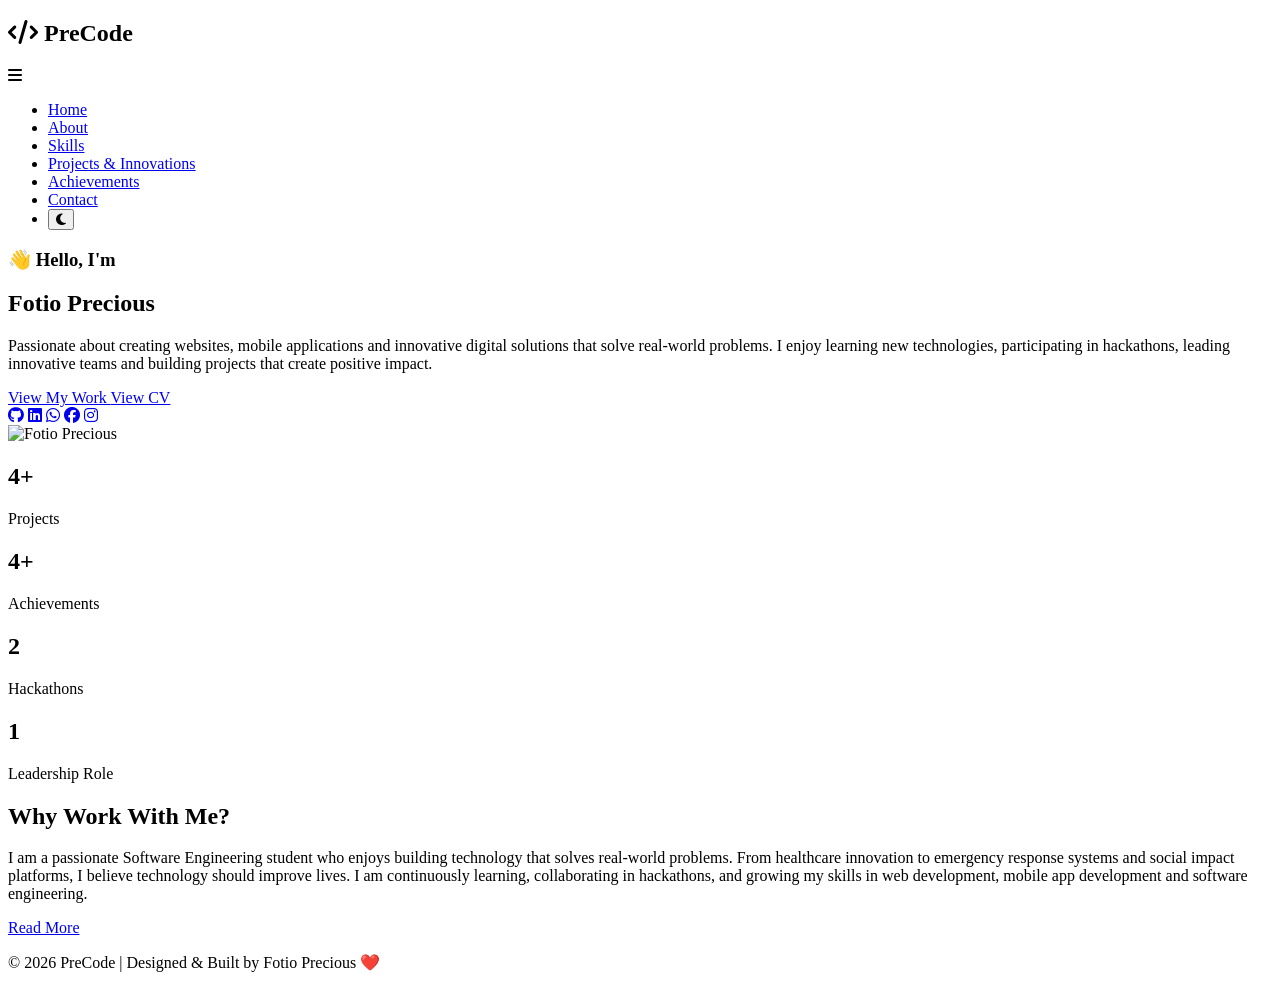
==== index.html @ 1c1501cb "Add files via upload" ====
<!DOCTYPE html>
<html lang="en">

<head>

<meta charset="UTF-8">

<meta name="viewport" content="width=device-width, initial-scale=1.0">

<title>Fotio Precious | PreCode</title>

<link rel="stylesheet" href="css/style.css">

<link rel="stylesheet"
href="https://cdnjs.cloudflare.com/ajax/libs/font-awesome/6.6.0/css/all.min.css">

</head>

<body>

<header>

<nav class="navbar">

<h2 class="logo">
<i class="fas fa-code"></i>
Pre<span>Code</span>
</h2>

<div class="menu-btn">
<i class="fas fa-bars"></i>
</div>

<ul class="nav-links">

<li><a href="index.html" class="active">Home</a></li>

<li><a href="about.html">About</a></li>

<li><a href="skills.html">Skills</a></li>

<li><a href="projects.html">Projects & Innovations</a></li>

<li><a href="certificates.html">Achievements</a></li>

<li><a href="contact.html">Contact</a></li>

<li>

<button id="theme-toggle">

<i class="fas fa-moon"></i>

</button>

</li>

</ul>

</nav>

</header>

<!-- HERO SECTION -->

<section class="hero">

<div class="hero-text">

<h3>👋 Hello, I'm</h3>

<h1>Fotio Precious</h1>

<h2>

<span id="typing"></span>

</h2>

<p>

Passionate about creating websites, mobile applications and innovative digital solutions that solve real-world problems.

I enjoy learning new technologies, participating in hackathons, leading innovative teams and building projects that create positive impact.

</p>

<div class="buttons">

<a href="projects.html" class="btn">

View My Work

</a>
<a href="images/Fotio_Precious_CV.pdf" class="btn2" target="_blank">
  View CV
</a>

</div>

<div class="social-icons">

<a href="#"><i class="fab fa-github"></i></a>

<a href="#"><i class="fab fa-linkedin"></i></a>

<a href="#"><i class="fab fa-whatsapp"></i></a>

<a href="#"><i class="fab fa-facebook"></i></a>

<a href="#"><i class="fab fa-instagram"></i></a>

</div>

</div>

<div class="hero-image">

<img src="images/profile.jpg"

alt="Fotio Precious">

</div>

</section>

<!-- QUICK STATS -->

<section class="stats">

<div class="stat-box">

<h2>4+</h2>
<p>Projects</p>

</div>

<div class="stat-box">

<h2>4+</h2>

<p>Achievements</p>

</div>

<div class="stat-box">

<h2>2</h2>

<p>Hackathons</p>

</div>

<div class="stat-box">

<h2>1</h2>

<p>Leadership Role</p>

</div>

</section>

<!-- WHY WORK WITH ME -->

<section class="about">
  
  <h1>Why Work With Me?</h1>
  
  <p>
    
    I am a passionate Software Engineering student who enjoys building technology that solves real-world problems. From healthcare innovation to emergency response systems and social impact platforms, I believe technology should improve lives. I am continuously learning, collaborating in hackathons, and growing my skills in web development, mobile app development and software engineering.
    
  </p>
  
  <a href="about.html" class="btn">
  
    Read More
    
  </a>
  
</section>

<!-- FOOTER -->

<footer>
  
  <p>
    
    © 2026 <span>PreCode</span> | Designed & Built by Fotio Precious ❤️
    
  </p>
  
</footer>

<script src="js/script.js"></script>

<script src="js/darkmode.js"></script>

<script src="js/typing.js"></script>

</body>

</html>
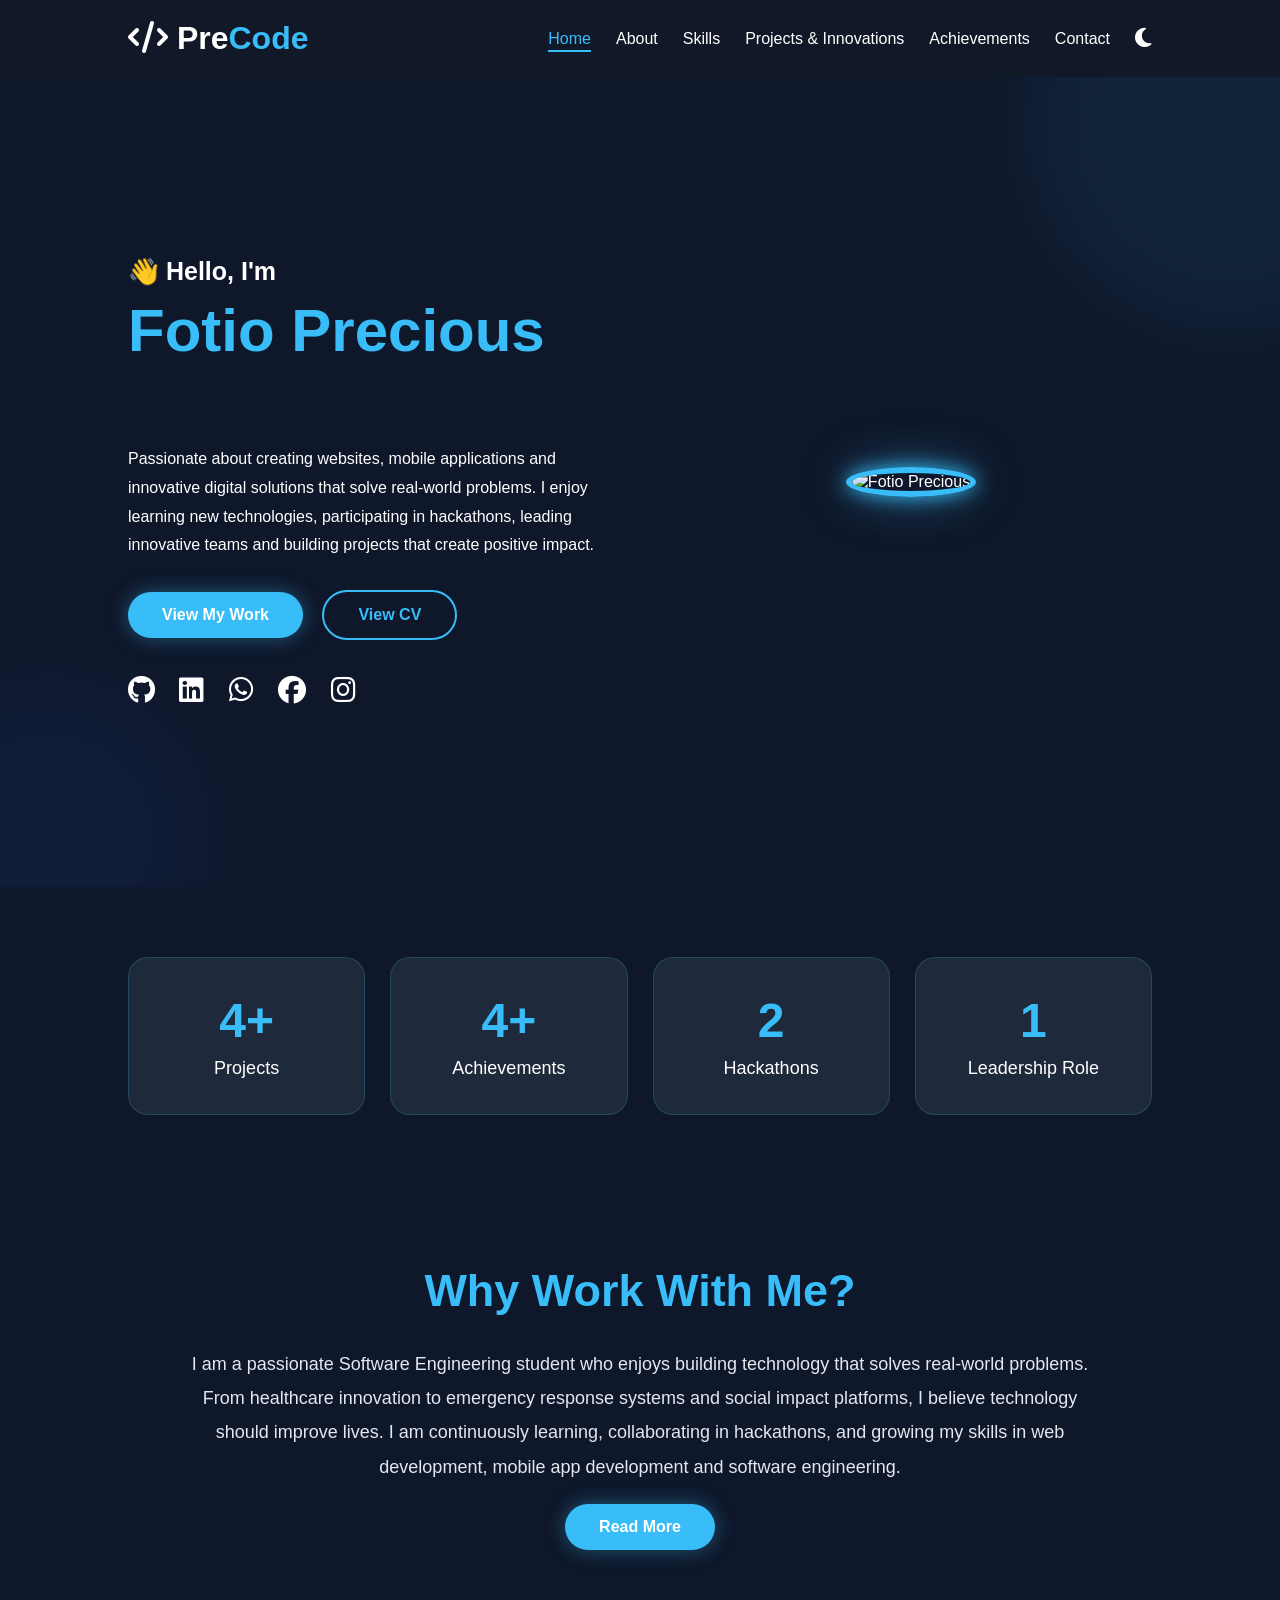
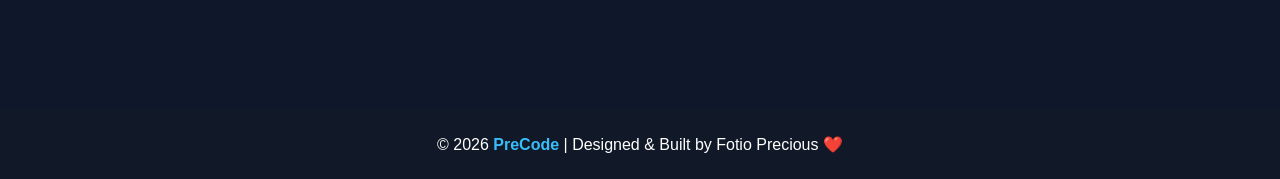
==== commit 78dea95c: "Update index.html" ====
--- a/index.html
+++ b/index.html
@@ -9,7 +9,7 @@
 
 <title>Fotio Precious | PreCode</title>
 
-<link rel="stylesheet" href="css/style.css">
+<link rel="stylesheet" href="style.css">
 
 <link rel="stylesheet"
 href="https://cdnjs.cloudflare.com/ajax/libs/font-awesome/6.6.0/css/all.min.css">
@@ -92,7 +92,7 @@
 View My Work
 
 </a>
-<a href="images/Fotio_Precious_CV.pdf" class="btn2" target="_blank">
+<a href="Fotio_Precious_CV.pdf" class="btn2" target="_blank">
   View CV
 </a>
 
@@ -116,7 +116,7 @@
 
 <div class="hero-image">
 
-<img src="images/profile.jpg"
+<img src="profile.jpg"
 
 alt="Fotio Precious">
 
@@ -193,12 +193,12 @@
   
 </footer>
 
-<script src="js/script.js"></script>
-
-<script src="js/darkmode.js"></script>
-
-<script src="js/typing.js"></script>
+<script src="script.js"></script>
+
+<script src="darkmode.js"></script>
+
+<script src="typing.js"></script>
 
 </body>
 
-</html>+</html>
--- a/style.css
+++ b/style.css
@@ -0,0 +1,1056 @@
+/* FORCE GALLERY IMAGE SIZE */
+
+.journey-gallery {
+   text-align: center;
+   margin-top: 60px;
+}
+
+.slider {
+   width: 320px !important;
+   height: 320px !important;
+   margin: 30px auto;
+   position: relative;
+   overflow: hidden;
+   border-radius: 15px;
+   border: 3px solid #38bdf8;
+}
+
+.slider img {
+   position: absolute;
+   top: 0;
+   left: 0;
+   width: 100% !important;
+   height: 100% !important;
+   object-fit: cover !important;
+   opacity: 0;
+   transition: 1s;
+}
+
+.slider img.active {
+   opacity: 1;
+}
+/* =====================================
+   PRECODE PORTFOLIO CSS
+   PART 1
+===================================== */
+
+/* Google Font */
+@import url('https://fonts.googleapis.com/css2?family=Poppins:wght@300;400;500;600;700&display=swap');
+
+*{
+margin:0;
+padding:0;
+box-sizing:border-box;
+font-family:'Poppins',sans-serif;
+scroll-behavior:smooth;
+}
+
+body{
+background:#0f172a;
+color:#fff;
+overflow-x:hidden;
+transition:.4s;
+}
+
+/* ===========================
+   NAVBAR
+=========================== */
+
+.navbar{
+display:flex;
+justify-content:space-between;
+align-items:center;
+padding:20px 10%;
+background:#111827;
+position:sticky;
+top:0;
+z-index:1000;
+}
+
+.logo{
+font-size:32px;
+font-weight:700;
+color:#fff;
+cursor:pointer;
+transition:.3s;
+}
+
+.logo span{
+color:#38bdf8;
+}
+
+.logo:hover{
+color:#38bdf8;
+}
+
+.nav-links{
+display:flex;
+align-items:center;
+list-style:none;
+gap:25px;
+}
+
+.nav-links a{
+text-decoration:none;
+color:#fff;
+font-weight:500;
+transition:.3s;
+position:relative;
+}
+
+.nav-links a:hover,
+.nav-links a.active{
+color:#38bdf8;
+}
+
+.nav-links a::after{
+content:"";
+position:absolute;
+left:0;
+bottom:-5px;
+width:0;
+height:2px;
+background:#38bdf8;
+transition:.3s;
+}
+
+.nav-links a:hover::after,
+.nav-links a.active::after{
+width:100%;
+}
+
+.menu-btn{
+display:none;
+font-size:28px;
+cursor:pointer;
+color:#38bdf8;
+}
+
+#theme-toggle{
+background:none;
+border:none;
+color:#fff;
+font-size:22px;
+cursor:pointer;
+}
+
+/* ===========================
+   HERO
+=========================== */
+
+.hero{
+display:flex;
+justify-content:space-between;
+align-items:center;
+gap:60px;
+min-height:90vh;
+padding:50px 10%;
+position:relative;
+overflow:hidden;
+}
+
+.hero::before{
+content:"";
+position:absolute;
+width:400px;
+height:400px;
+background:#38bdf8;
+border-radius:50%;
+top:-150px;
+right:-150px;
+opacity:.08;
+filter:blur(40px);
+}
+
+.hero::after{
+content:"";
+position:absolute;
+width:300px;
+height:300px;
+background:#2563eb;
+border-radius:50%;
+left:-100px;
+bottom:-100px;
+opacity:.08;
+filter:blur(40px);
+}
+
+.hero-text,
+.hero-image{
+position:relative;
+z-index:2;
+}
+
+.hero-text{
+flex:1;
+animation:slideLeft 1s ease;
+}
+
+.hero-image{
+flex:1;
+text-align:center;
+animation:slideRight 1s ease;
+}
+
+.hero-text h3{
+font-size:25px;
+}
+
+.hero-text h1{
+font-size:60px;
+color:#38bdf8;
+margin:10px 0;
+}
+
+.hero-text h2{
+font-size:30px;
+color:#38bdf8;
+margin:20px 0;
+min-height:40px;
+}
+
+.hero-text p{
+max-width:550px;
+line-height:1.8;
+margin-bottom:30px;
+}
+
+/* ===========================
+   BUTTONS
+=========================== */
+
+.buttons{
+margin-top:30px;
+}
+
+.btn,
+.btn2{
+display:inline-block;
+padding:14px 34px;
+border-radius:40px;
+text-decoration:none;
+font-weight:600;
+transition:.4s;
+}
+
+.btn{
+background:#38bdf8;
+color:#fff;
+box-shadow:0 0 20px rgba(56,189,248,.4);
+}
+
+.btn:hover{
+background:#0ea5e9;
+transform:translateY(-5px);
+}
+
+.btn2{
+border:2px solid #38bdf8;
+color:#38bdf8;
+margin-left:15px;
+}
+
+.btn2:hover{
+background:#38bdf8;
+color:#fff;
+transform:translateY(-5px);
+}
+
+/* ===========================
+   SOCIAL ICONS
+=========================== */
+
+.social-icons{
+margin-top:35px;
+}
+
+.social-icons a{
+color:#fff;
+font-size:28px;
+margin-right:20px;
+transition:.3s;
+}
+
+.social-icons a:hover{
+color:#38bdf8;
+transform:translateY(-5px);
+}
+
+/* ===========================
+   PROFILE IMAGE
+=========================== */
+
+.hero-image img{
+width:340px;
+height:340px;
+border-radius:50%;
+object-fit:cover;
+border:6px solid #38bdf8;
+box-shadow:
+0 0 20px #38bdf8,
+0 0 50px rgba(56,189,248,.4);
+animation:float 4s ease-in-out infinite;
+transition:.4s;
+}
+
+.hero-image img:hover{
+transform:scale(1.05);
+}
+
+@keyframes float{
+0%{transform:translateY(0);}
+50%{transform:translateY(-15px);}
+100%{transform:translateY(0);}
+}
+
+@keyframes slideLeft{
+from{
+opacity:0;
+transform:translateX(-80px);
+}
+to{
+opacity:1;
+transform:translateX(0);
+}
+}
+
+@keyframes slideRight{
+from{
+opacity:0;
+transform:translateX(80px);
+}
+to{
+opacity:1;
+transform:translateX(0);
+}
+}
+/* =====================================
+   PRECODE PORTFOLIO CSS
+   PART 2
+===================================== */
+
+/* ===========================
+   STATS
+=========================== */
+
+.stats{
+padding:70px 10%;
+display:grid;
+grid-template-columns:repeat(auto-fit,minmax(180px,1fr));
+gap:25px;
+}
+
+.stat-box{
+background:#1e293b;
+padding:35px;
+border-radius:20px;
+text-align:center;
+transition:.4s;
+border:1px solid rgba(56,189,248,.2);
+}
+
+.stat-box:hover{
+transform:translateY(-10px);
+box-shadow:0 10px 25px rgba(56,189,248,.35);
+}
+
+.stat-box h2{
+font-size:48px;
+color:#38bdf8;
+margin-bottom:10px;
+}
+
+.stat-box p{
+font-size:18px;
+}
+
+/* ===========================
+   ABOUT
+=========================== */
+
+.about{
+padding:80px 10%;
+text-align:center;
+}
+
+.about h1{
+font-size:45px;
+color:#38bdf8;
+margin-bottom:30px;
+}
+
+.about p{
+max-width:900px;
+margin:20px auto;
+font-size:18px;
+line-height:1.9;
+color:#e2e8f0;
+}
+
+/* ===========================
+   SKILLS
+=========================== */
+
+.skills{
+padding:80px 10%;
+}
+
+.skills h1{
+text-align:center;
+font-size:45px;
+color:#38bdf8;
+margin-bottom:50px;
+}
+
+.skill{
+margin-bottom:30px;
+}
+
+.skill p{
+margin-bottom:10px;
+font-size:18px;
+font-weight:500;
+}
+
+.progress{
+width:100%;
+height:25px;
+background:#334155;
+border-radius:30px;
+overflow:hidden;
+}
+
+.progress-bar{
+height:100%;
+line-height:25px;
+text-align:center;
+font-weight:bold;
+color:#fff;
+border-radius:30px;
+}
+
+.html{width:90%;background:#e34c26;}
+.css{width:85%;background:#264de4;}
+.js{width:70%;background:#f7df1e;color:#000;}
+.flutter{width:60%;background:#42a5f5;}
+.python{width:65%;background:#4caf50;}
+.git{width:75%;background:#ff5722;}
+
+/* ===========================
+   PROJECTS
+=========================== */
+
+.projects{
+padding:80px 10%;
+}
+
+.projects h1{
+text-align:center;
+font-size:45px;
+margin-bottom:50px;
+color:#38bdf8;
+}
+
+.project-container{
+display:grid;
+grid-template-columns:repeat(auto-fit,minmax(300px,1fr));
+gap:30px;
+}
+
+.card{
+background:#1e293b;
+padding:30px;
+border-radius:18px;
+transition:.4s;
+border:1px solid transparent;
+}
+
+.card:hover{
+transform:translateY(-10px);
+border-color:#38bdf8;
+box-shadow:0 10px 30px rgba(56,189,248,.35);
+}
+
+.card h2{
+color:#38bdf8;
+margin-bottom:15px;
+}
+
+.card p{
+line-height:1.8;
+margin-bottom:20px;
+color:#e2e8f0;
+}
+
+/* ===========================
+   ACHIEVEMENTS
+=========================== */
+
+.certificates{
+padding:80px 10%;
+}
+
+.certificates h1{
+text-align:center;
+font-size:45px;
+color:#38bdf8;
+margin-bottom:15px;
+}
+
+.certificates::after{
+content:"Awards, Competitions & Professional Certifications";
+display:block;
+text-align:center;
+margin-bottom:50px;
+color:#cbd5e1;
+font-size:18px;
+}
+
+.certificate-container{
+display:grid;
+grid-template-columns:repeat(auto-fit,minmax(320px,1fr));
+gap:30px;
+}
+
+.certificate-card{
+background:#1e293b;
+padding:30px;
+border-radius:18px;
+transition:.4s;
+border:1px solid transparent;
+}
+
+.certificate-card:hover{
+transform:translateY(-10px);
+border-color:#38bdf8;
+box-shadow:0 10px 30px rgba(56,189,248,.35);
+}
+
+.certificate-card h2{
+color:#38bdf8;
+margin-bottom:18px;
+font-size:22px;
+}
+
+.certificate-card p{
+line-height:1.8;
+margin-bottom:25px;
+color:#e2e8f0;
+}
+/* =====================================
+   PRECODE PORTFOLIO CSS
+   PART 3
+===================================== */
+
+/* ===========================
+   CONTACT
+=========================== */
+
+.contact{
+padding:80px 10%;
+}
+
+.contact h1{
+text-align:center;
+font-size:45px;
+color:#38bdf8;
+margin-bottom:20px;
+}
+
+.contact>p{
+text-align:center;
+max-width:700px;
+margin:0 auto 50px;
+line-height:1.8;
+color:#cbd5e1;
+}
+
+.contact-container{
+display:grid;
+grid-template-columns:repeat(auto-fit,minmax(320px,1fr));
+gap:40px;
+}
+
+.contact-info,
+.contact-form{
+background:#1e293b;
+padding:30px;
+border-radius:18px;
+}
+
+.contact-info h2{
+color:#38bdf8;
+margin-bottom:25px;
+}
+
+.contact-info p{
+margin-bottom:18px;
+font-size:17px;
+}
+
+.contact-info i{
+color:#38bdf8;
+margin-right:10px;
+}
+
+.contact-form input,
+.contact-form textarea{
+width:100%;
+padding:15px;
+margin-bottom:20px;
+background:#334155;
+border:none;
+border-radius:10px;
+color:#fff;
+font-size:16px;
+outline:none;
+}
+
+.contact-form textarea{
+resize:vertical;
+min-height:150px;
+}
+
+.contact-form button{
+border:none;
+cursor:pointer;
+}
+
+/* ===========================
+   FOOTER
+=========================== */
+
+footer{
+margin-top:80px;
+padding:25px;
+text-align:center;
+background:#111827;
+}
+
+footer span{
+color:#38bdf8;
+font-weight:600;
+}
+
+/* ===========================
+   SCROLL INDICATOR
+=========================== */
+
+.scroll-down{
+position:absolute;
+bottom:25px;
+left:50%;
+transform:translateX(-50%);
+font-size:35px;
+color:#38bdf8;
+animation:bounce 2s infinite;
+}
+
+@keyframes bounce{
+0%,20%,50%,80%,100%{
+transform:translate(-50%,0);
+}
+40%{
+transform:translate(-50%,-12px);
+}
+60%{
+transform:translate(-50%,-6px);
+}
+}
+
+/* ===========================
+   DARK MODE
+=========================== */
+
+body.light-mode{
+background:#f8fafc;
+color:#111827;
+}
+
+body.light-mode .navbar,
+body.light-mode footer{
+background:#ffffff;
+}
+
+body.light-mode .logo,
+body.light-mode .nav-links a,
+body.light-mode #theme-toggle{
+color:#111827;
+}
+
+body.light-mode .card,
+body.light-mode .certificate-card,
+body.light-mode .contact-info,
+body.light-mode .contact-form,
+body.light-mode .stat-box{
+background:#ffffff;
+color:#111827;
+}
+
+body.light-mode .card p,
+body.light-mode .certificate-card p,
+body.light-mode .about p,
+body.light-mode .contact>p{
+color:#475569;
+}
+
+body.light-mode .progress{
+background:#d1d5db;
+}
+
+body.light-mode input,
+body.light-mode textarea{
+background:#e5e7eb;
+color:#111827;
+}
+
+/* ===========================
+   RESPONSIVE
+=========================== */
+
+@media(max-width:768px){
+
+.navbar{
+padding:20px;
+flex-wrap:wrap;
+}
+
+.menu-btn{
+display:block;
+}
+
+.nav-links{
+display:none;
+flex-direction:column;
+width:100%;
+margin-top:20px;
+text-align:center;
+gap:20px;
+}
+
+.nav-links.show{
+display:flex;
+}
+
+.hero{
+flex-direction:column-reverse;
+text-align:center;
+padding:60px 20px;
+}
+
+.hero-text h1{
+font-size:42px;
+}
+
+.hero-text h2{
+font-size:24px;
+}
+
+.hero-text p{
+margin:auto;
+}
+
+.hero-image img{
+width:250px;
+height:250px;
+margin-bottom:30px;
+}
+
+.buttons a{
+display:block;
+width:220px;
+margin:15px auto;
+}
+
+.btn2{
+margin-left:0;
+}
+
+.social-icons{
+display:flex;
+justify-content:center;
+flex-wrap:wrap;
+}
+
+.stats{
+grid-template-columns:1fr 1fr;
+}
+
+.about,
+.skills,
+.projects,
+.certificates,
+.contact{
+padding:60px 20px;
+}
+
+.about h1,
+.skills h1,
+.projects h1,
+.certificates h1,
+.contact h1{
+font-size:36px;
+}
+
+.project-container,
+.certificate-container,
+.contact-container{
+grid-template-columns:1fr;
+}
+
+}
+
+/* ===========================
+   SCROLLBAR
+=========================== */
+
+::-webkit-scrollbar{
+width:8px;
+}
+
+::-webkit-scrollbar-track{
+background:#0f172a;
+}
+
+::-webkit-scrollbar-thumb{
+background:#38bdf8;
+border-radius:10px;
+}
+
+::-webkit-scrollbar-thumb:hover{
+background:#0ea5e9;
+.section-text {
+   text-align: center;
+   max-width: 850px;
+   margin: 0 auto 50px;
+   line-height: 1.8;
+   font-size: 18px;
+   color: #cbd5e1;
+}
+
+.card strong {
+   color: #38bdf8;
+}
+
+.card .btn {
+   margin-top: 20px;
+}
+.about h2 {
+   
+   margin-top: 35px;
+   
+   margin-bottom: 15px;
+   
+   color: #38bdf8;
+   
+   font-size: 28px;
+   
+}
+
+.about strong {
+   
+   color: #38bdf8;
+   
+}
+
+.about p {
+   
+   line-height: 1.9;
+   
+   font-size: 18px;
+   
+}
+
+.about .buttons {
+   
+   margin-top: 40px;
+   
+   text-align: center;
+   
+}
+.skills .card i {
+   
+   font-size: 40px;
+   
+   color: #38bdf8;
+   
+   margin-bottom: 15px;
+   
+}
+
+.skills .card {
+   
+   text-align: center;
+   
+}
+
+.skills .card h2 {
+   
+   margin-bottom: 15px;
+   
+}
+.certificate-card strong {
+   color: #38bdf8;
+}
+
+.certificate-card {
+   position: relative;
+   overflow: hidden;
+}
+
+.certificate-card::before {
+   content: "";
+   position: absolute;
+   top: 0;
+   left: 0;
+   width: 5px;
+   height: 100%;
+   background: #38bdf8;
+}
+
+.certificate-card .btn {
+   margin-top: 10px;
+}
+.section-text {
+   
+   text-align: center;
+   
+   max-width: 750px;
+   
+   margin: 0 auto 50px;
+   
+   color: #cbd5e1;
+   
+   line-height: 1.8;
+   
+}
+
+.contact-info p {
+   
+   display: flex;
+   
+   align-items: center;
+   
+   gap: 12px;
+   
+}
+
+.contact-info p:hover {
+   
+   transform: translateX(8px);
+   
+   transition: .3s;
+   
+}
+
+.contact-form h2 {
+   
+   margin-bottom: 20px;
+   
+   color: #38bdf8;
+   
+}
+
+.contact-form textarea {
+   
+   resize: none;
+   
+}
+/* ===========================
+/* ===========================
+MY JOURNEY GALLERY
+=========================== */
+
+.journey-gallery {
+   
+   margin-top: 60px;
+   
+   text-align: center;
+   
+}
+
+.journey-gallery h2 {
+   
+   color: #38bdf8;
+   
+   margin-bottom: 25px;
+   
+   font-size: 32px;
+   
+}
+
+.slider {
+   
+   position: relative;
+   
+   width: 100%;
+   
+   max-width: 650px;
+   
+   height: 380px;
+   
+   margin: 40px auto;
+   
+   overflow: hidden;
+   
+   border-radius: 20px;
+   
+   border: 4px solid #38bdf8;
+   
+   box-shadow: 0 0 25px rgba(56, 189, 248, .35);
+   
+   background: #111827;
+   
+}
+
+.slide {
+   
+   position: absolute;
+   
+   top: 0;
+   
+   left: 0;
+   
+   width: 100%;
+   
+   height: 100%;
+   
+   object-fit: cover;
+   
+   opacity: 0;
+   
+   transition: opacity 1s ease-in-out;
+   
+}
+
+.slide.active {
+   
+   opacity: 1;
+   
+}
+
+.journey-gallery p {
+   
+   max-width: 700px;
+   
+   margin: 20px auto;
+   
+   line-height: 1.8;
+   
+   color: #cbd5e1;
+   
+   font-size: 17px;
+   
+}
+
+@media(max-width:768px) {
+   
+   .slider {
+      
+      max-width: 95%;
+      
+      height: 250px;
+      
+   }
+   
+}
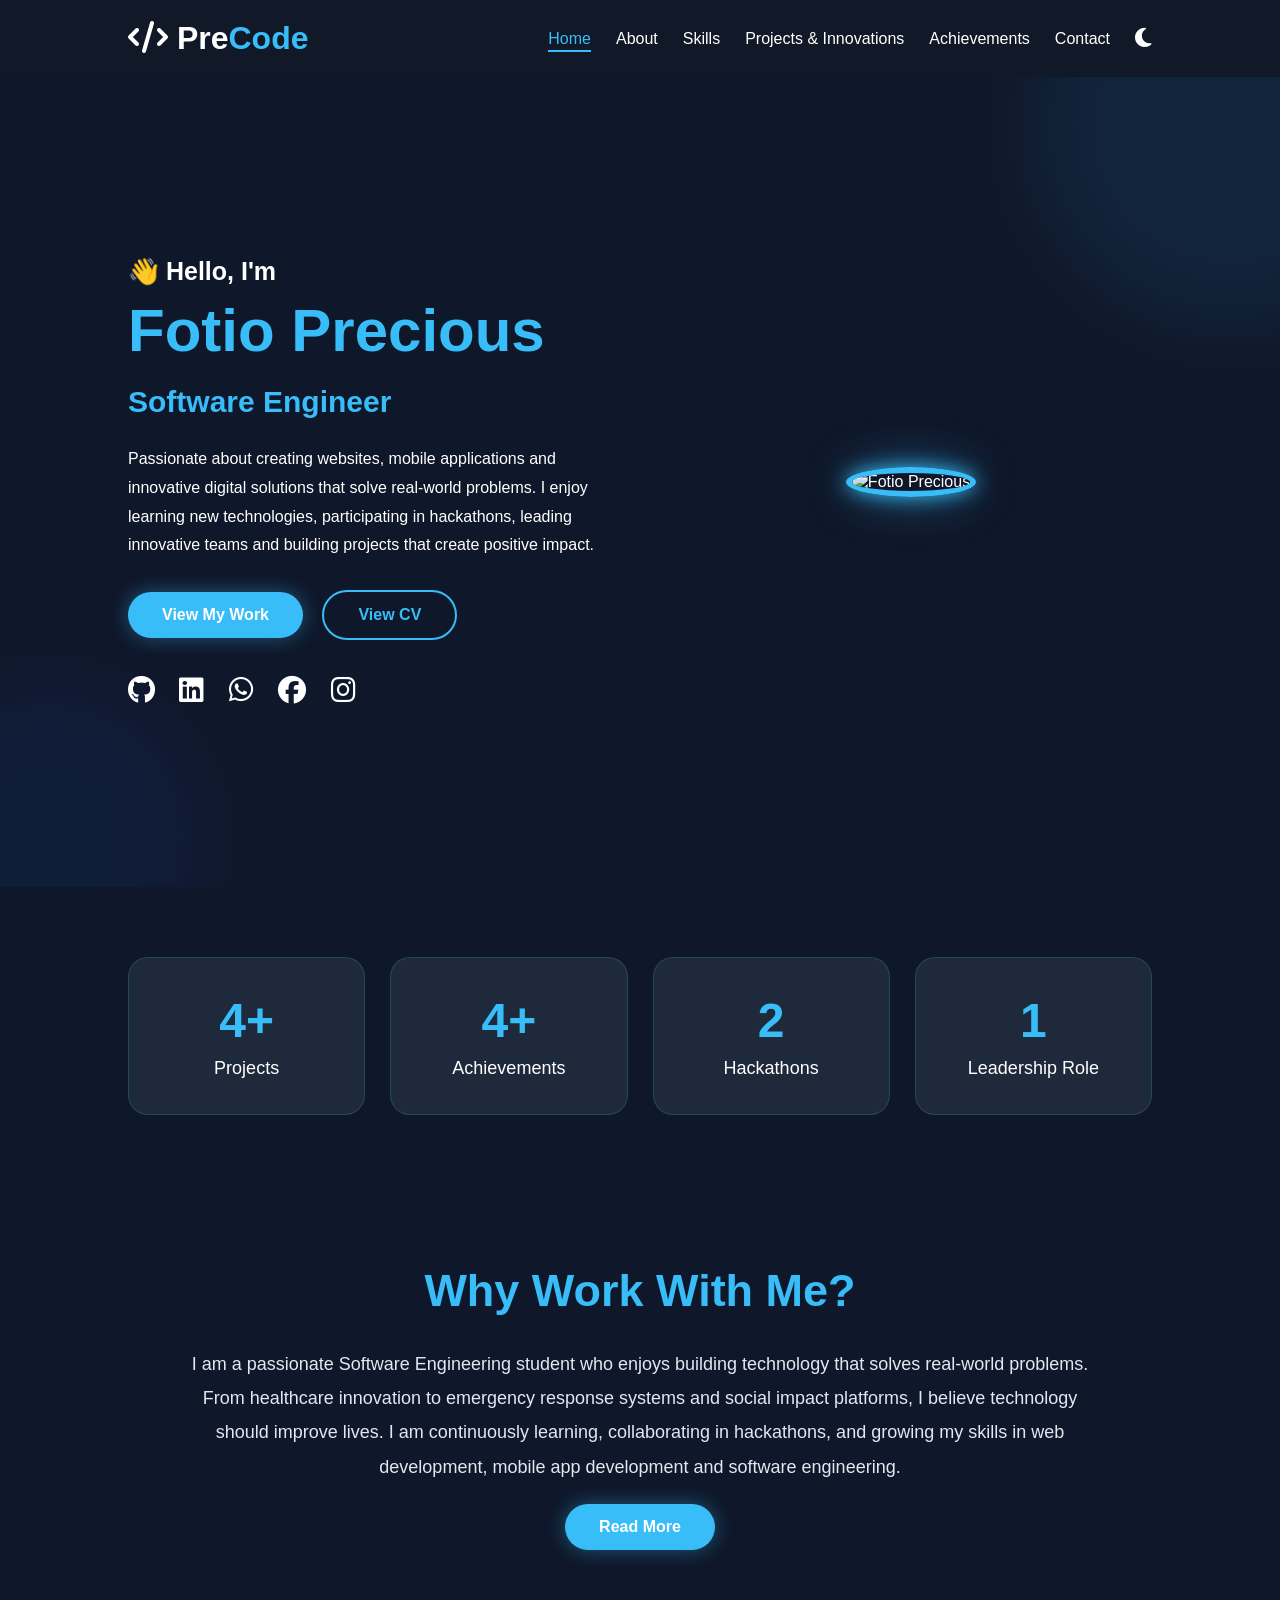
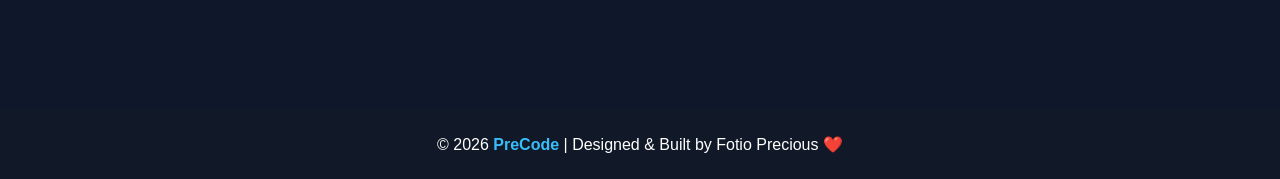
==== commit 30cee4ce: "Update index.html" ====
--- a/index.html
+++ b/index.html
@@ -195,8 +195,6 @@
 
 <script src="script.js"></script>
 
-<script src="darkmode.js"></script>
-
 <script src="typing.js"></script>
 
 </body>
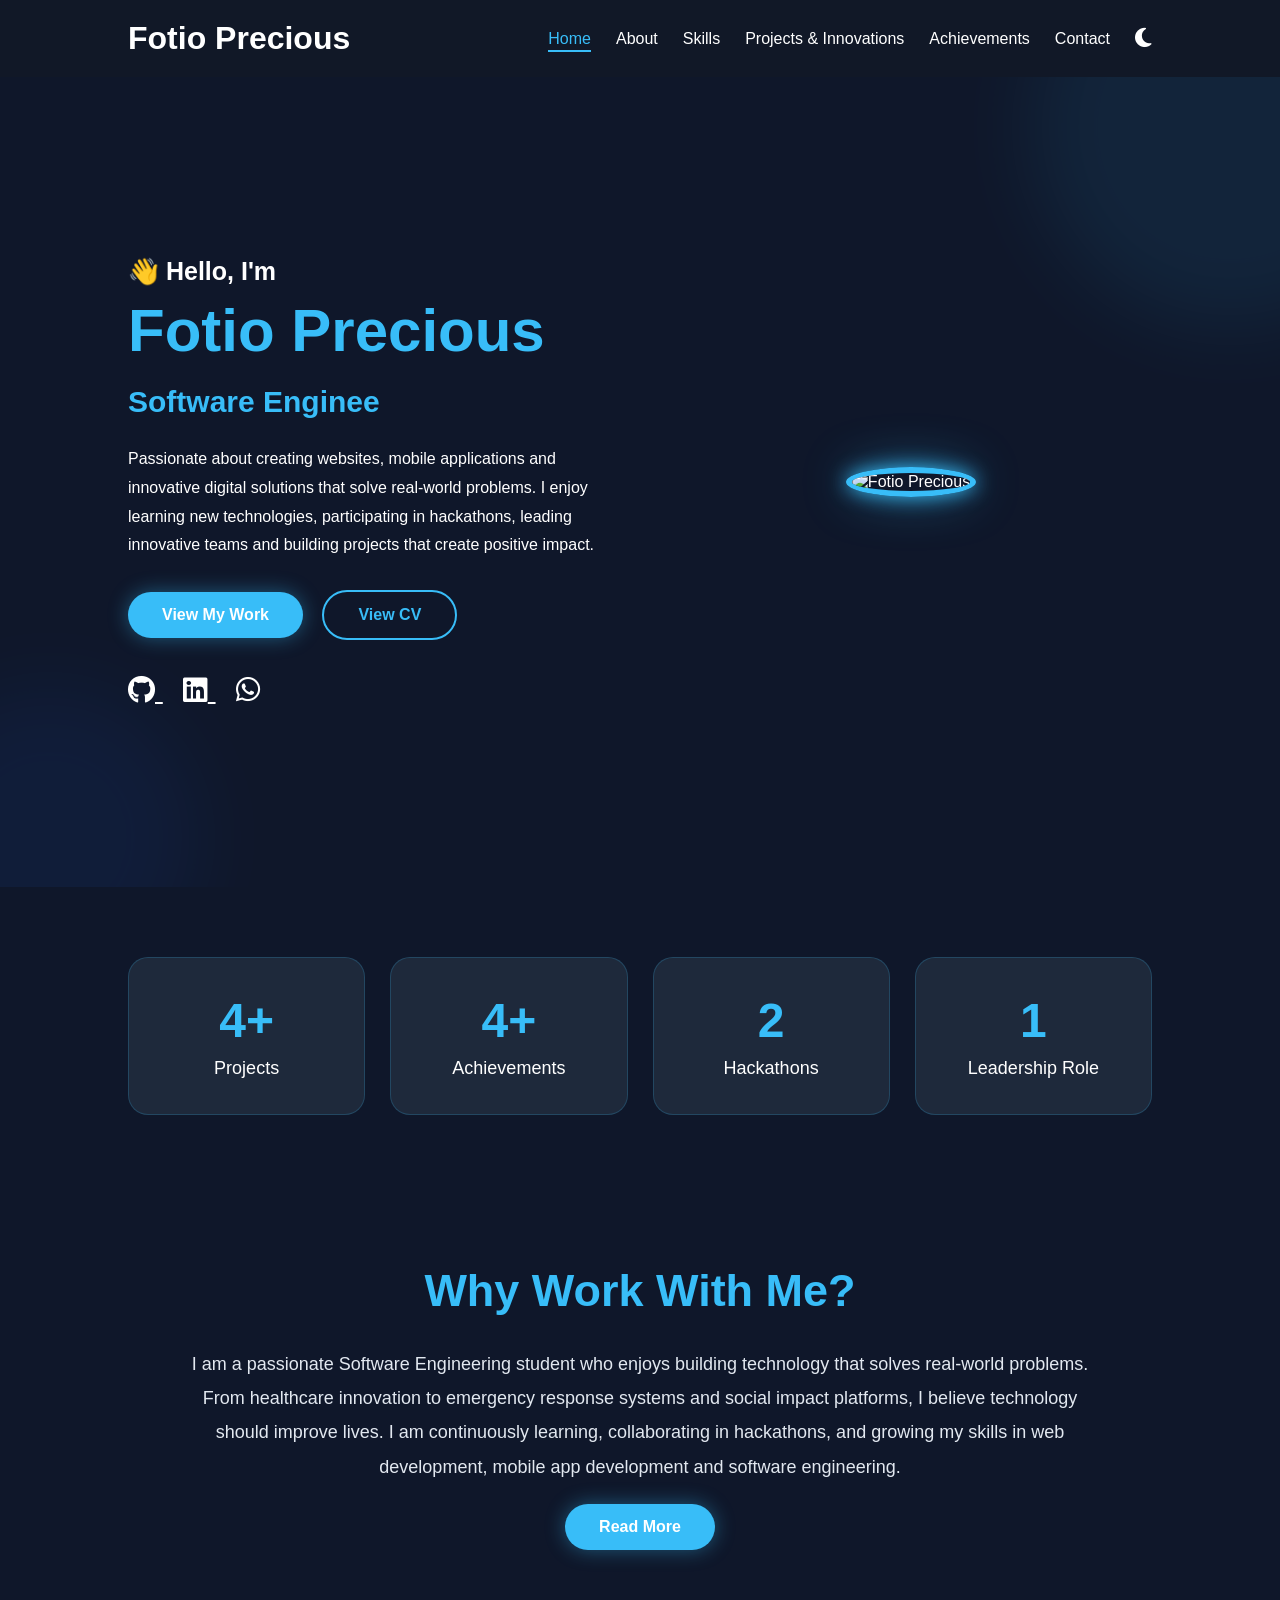
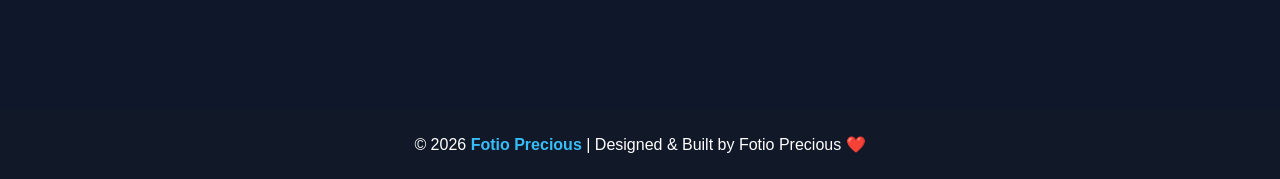
==== commit 620cc1e7: "Update title and footer in index.html" ====
--- a/index.html
+++ b/index.html
@@ -7,7 +7,7 @@
 
 <meta name="viewport" content="width=device-width, initial-scale=1.0">
 
-<title>Fotio Precious | PreCode</title>
+<title>Fotio Precious | Software Engineering Student</title>
 
 <link rel="stylesheet" href="style.css">
 
@@ -23,8 +23,7 @@
 <nav class="navbar">
 
 <h2 class="logo">
-<i class="fas fa-code"></i>
-Pre<span>Code</span>
+Fotio Precious
 </h2>
 
 <div class="menu-btn">
@@ -33,26 +32,34 @@
 
 <ul class="nav-links">
 
-<li><a href="index.html" class="active">Home</a></li>
-
-<li><a href="about.html">About</a></li>
-
-<li><a href="skills.html">Skills</a></li>
-
-<li><a href="projects.html">Projects & Innovations</a></li>
-
-<li><a href="certificates.html">Achievements</a></li>
-
-<li><a href="contact.html">Contact</a></li>
-
-<li>
-
-<button id="theme-toggle">
-
+<li>
+<a href="index.html" class="active">Home</a>
+</li>
+
+<li>
+<a href="about.html">About</a>
+</li>
+
+<li>
+<a href="skills.html">Skills</a>
+</li>
+
+<li>
+<a href="projects.html">Projects & Innovations</a>
+</li>
+
+<li>
+<a href="certificates.html">Achievements</a>
+</li>
+
+<li>
+<a href="contact.html">Contact</a>
+</li>
+
+<li>
+<button id="theme-toggle" aria-label="Toggle theme">
 <i class="fas fa-moon"></i>
-
 </button>
-
 </li>
 
 </ul>
@@ -61,6 +68,7 @@
 
 </header>
 
+
 <!-- HERO SECTION -->
 
 <section class="hero">
@@ -72,9 +80,7 @@
 <h1>Fotio Precious</h1>
 
 <h2>
-
 <span id="typing"></span>
-
 </h2>
 
 <p>
@@ -85,45 +91,72 @@
 
 </p>
 
+
 <div class="buttons">
 
 <a href="projects.html" class="btn">
-
 View My Work
-
-</a>
-<a href="Fotio_Precious_CV.pdf" class="btn2" target="_blank">
-  View CV
-</a>
-
-</div>
+</a>
+
+<a href="Fotio_Precious_CV.pdf"
+class="btn2"
+target="_blank">
+
+View CV
+
+</a>
+
+</div>
+
+
+<!-- SOCIAL MEDIA -->
 
 <div class="social-icons">
 
-<a href="#"><i class="fab fa-github"></i></a>
-
-<a href="#"><i class="fab fa-linkedin"></i></a>
-
-<a href="#"><i class="fab fa-whatsapp"></i></a>
-
-<a href="#"><i class="fab fa-facebook"></i></a>
-
-<a href="#"><i class="fab fa-instagram"></i></a>
-
-</div>
-
-</div>
+<a href="https://github.com/Fotio-SynkCORE"
+target="_blank"
+rel="noopener noreferrer"
+aria-label="GitHub">
+
+<i class="fab fa-github"></i>
+
+</a>
+
+
+<a href="https://www.linkedin.com/in/fotio-precious-46098432b/"
+target="_blank"
+rel="noopener noreferrer"
+aria-label="LinkedIn">
+
+<i class="fab fa-linkedin"></i>
+
+</a>
+
+
+<a href="https://wa.me/237694197322"
+target="_blank"
+rel="noopener noreferrer"
+aria-label="WhatsApp">
+
+<i class="fab fa-whatsapp"></i>
+
+</a>
+
+</div>
+
+</div>
+
 
 <div class="hero-image">
 
 <img src="profile.jpg"
-
 alt="Fotio Precious">
 
 </div>
 
 </section>
 
+
 <!-- QUICK STATS -->
 
 <section class="stats">
@@ -131,10 +164,12 @@
 <div class="stat-box">
 
 <h2>4+</h2>
+
 <p>Projects</p>
 
 </div>
 
+
 <div class="stat-box">
 
 <h2>4+</h2>
@@ -143,6 +178,7 @@
 
 </div>
 
+
 <div class="stat-box">
 
 <h2>2</h2>
@@ -151,6 +187,7 @@
 
 </div>
 
+
 <div class="stat-box">
 
 <h2>1</h2>
@@ -161,38 +198,44 @@
 
 </section>
 
+
 <!-- WHY WORK WITH ME -->
 
 <section class="about">
-  
-  <h1>Why Work With Me?</h1>
-  
-  <p>
-    
-    I am a passionate Software Engineering student who enjoys building technology that solves real-world problems. From healthcare innovation to emergency response systems and social impact platforms, I believe technology should improve lives. I am continuously learning, collaborating in hackathons, and growing my skills in web development, mobile app development and software engineering.
-    
-  </p>
-  
-  <a href="about.html" class="btn">
-  
-    Read More
-    
-  </a>
-  
+
+<h1>Why Work With Me?</h1>
+
+<p>
+
+I am a passionate Software Engineering student who enjoys building technology that solves real-world problems. From healthcare innovation to emergency response systems and social impact platforms, I believe technology should improve lives. I am continuously learning, collaborating in hackathons, and growing my skills in web development, mobile app development and software engineering.
+
+</p>
+
+
+<a href="about.html" class="btn">
+
+Read More
+
+</a>
+
 </section>
 
+
 <!-- FOOTER -->
 
 <footer>
-  
-  <p>
-    
-    © 2026 <span>PreCode</span> | Designed & Built by Fotio Precious ❤️
-    
-  </p>
-  
+
+<p>
+
+© 2026 <span>Fotio Precious</span> | Designed & Built by Fotio Precious ❤️
+
+</p>
+
 </footer>
 
+
+<!-- JAVASCRIPT -->
+
 <script src="script.js"></script>
 
 <script src="typing.js"></script>
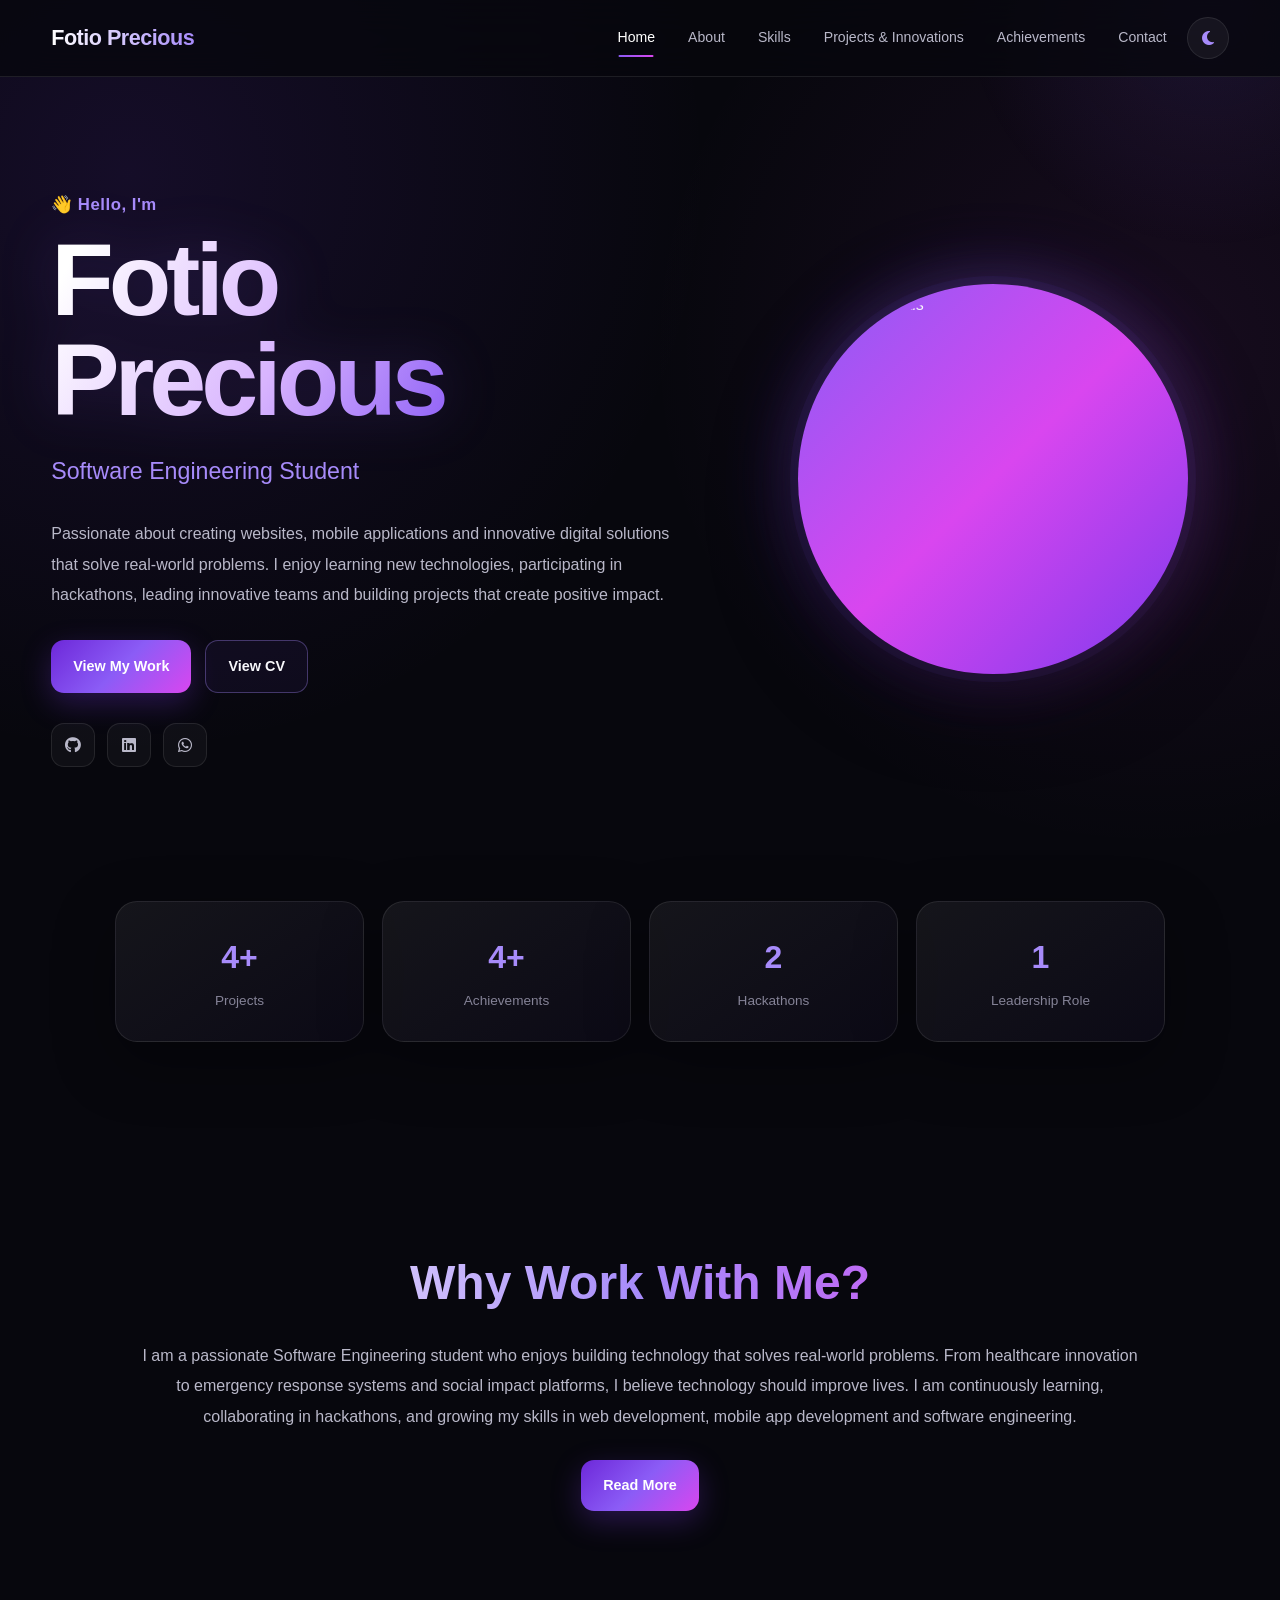
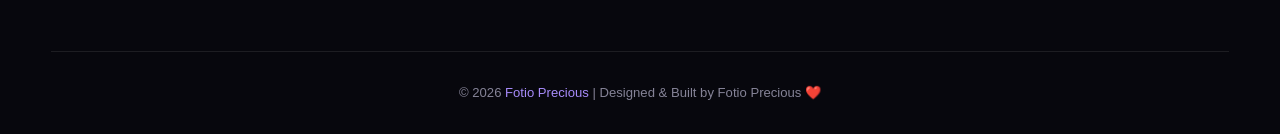
==== commit d52ab6d0: "Update CV link to new filename" ====
--- a/index.html
+++ b/index.html
@@ -98,7 +98,7 @@
 View My Work
 </a>
 
-<a href="Fotio_Precious_CV.pdf"
+<a href="CV_.pdf"
 class="btn2"
 target="_blank">
 
--- a/style.css
+++ b/style.css
@@ -1,1056 +1,3150 @@
-/* FORCE GALLERY IMAGE SIZE */
+/* =========================================================
+   FOTIO PRECIOUS PORTFOLIO
+   PREMIUM PURPLE DESIGN SYSTEM
+========================================================= */
+
+
+/* =========================================================
+   ROOT VARIABLES
+========================================================= */
+
+:root {
+
+    --bg: #07070d;
+    --bg-soft: #0d0d16;
+    --bg-card: rgba(255, 255, 255, 0.055);
+
+    --text: #f7f7fb;
+    --text-soft: #b9b8c9;
+    --text-muted: #858397;
+
+    --purple: #8b5cf6;
+    --purple-light: #a78bfa;
+    --purple-dark: #6d28d9;
+
+    --pink: #d946ef;
+    --violet: #7c3aed;
+
+    --border: rgba(255, 255, 255, 0.09);
+
+    --shadow:
+        0 20px 60px rgba(0, 0, 0, 0.35);
+
+    --glow:
+        0 0 35px rgba(139, 92, 246, 0.28);
+
+    --radius: 22px;
+
+}
+
+
+/* =========================================================
+   RESET
+========================================================= */
+
+* {
+    margin: 0;
+    padding: 0;
+    box-sizing: border-box;
+}
+
+html {
+    scroll-behavior: smooth;
+}
+
+body {
+
+    font-family:
+        "Poppins",
+        "Segoe UI",
+        Arial,
+        sans-serif;
+
+    background:
+        radial-gradient(
+            circle at 10% 10%,
+            rgba(124, 58, 237, 0.12),
+            transparent 30%
+        ),
+
+        radial-gradient(
+            circle at 90% 20%,
+            rgba(217, 70, 239, 0.08),
+            transparent 28%
+        ),
+
+        var(--bg);
+
+    color: var(--text);
+
+    line-height: 1.7;
+
+    min-height: 100vh;
+
+    overflow-x: hidden;
+
+    transition:
+        background 0.4s ease,
+        color 0.4s ease;
+}
+
+
+a {
+    color: inherit;
+    text-decoration: none;
+}
+
+button,
+input,
+textarea {
+    font-family: inherit;
+}
+
+img {
+    max-width: 100%;
+    display: block;
+}
+
+
+/* =========================================================
+   GLOBAL BACKGROUND LIGHT
+========================================================= */
+
+body::before {
+
+    content: "";
+
+    position: fixed;
+
+    width: 500px;
+    height: 500px;
+
+    top: -250px;
+    right: -180px;
+
+    background:
+        radial-gradient(
+            circle,
+            rgba(139, 92, 246, 0.12),
+            transparent 70%
+        );
+
+    pointer-events: none;
+
+    z-index: -1;
+
+}
+
+
+/* =========================================================
+   NAVBAR
+========================================================= */
+
+header {
+
+    position: sticky;
+
+    top: 0;
+
+    z-index: 1000;
+
+    backdrop-filter: blur(20px);
+
+    -webkit-backdrop-filter: blur(20px);
+
+    background:
+        rgba(7, 7, 13, 0.78);
+
+    border-bottom:
+        1px solid var(--border);
+}
+
+
+.navbar {
+
+    width: min(1180px, 92%);
+
+    margin: auto;
+
+    min-height: 76px;
+
+    display: flex;
+
+    align-items: center;
+
+    justify-content: space-between;
+
+    gap: 30px;
+}
+
+
+/* MAIN NAVBAR NAME */
+
+.logo {
+
+    font-size: 1.35rem;
+
+    font-weight: 700;
+
+    letter-spacing: -0.5px;
+
+    white-space: nowrap;
+
+    background:
+        linear-gradient(
+            90deg,
+            #ffffff,
+            var(--purple-light),
+            #ffffff
+        );
+
+    background-size: 200% auto;
+
+    -webkit-background-clip: text;
+    background-clip: text;
+
+    -webkit-text-fill-color: transparent;
+
+    animation:
+        logoShine 5s linear infinite;
+}
+
+
+@keyframes logoShine {
+
+    0% {
+        background-position: 0% center;
+    }
+
+    100% {
+        background-position: 200% center;
+    }
+
+}
+
+
+.nav-links {
+
+    list-style: none;
+
+    display: flex;
+
+    align-items: center;
+
+    gap: 7px;
+}
+
+
+.nav-links li {
+    display: flex;
+    align-items: center;
+}
+
+
+.nav-links a {
+
+    position: relative;
+
+    padding: 10px 13px;
+
+    color: var(--text-soft);
+
+    font-size: 0.88rem;
+
+    font-weight: 500;
+
+    transition:
+        color 0.3s ease,
+        background 0.3s ease;
+}
+
+
+.nav-links a::after {
+
+    content: "";
+
+    position: absolute;
+
+    bottom: 3px;
+
+    left: 50%;
+
+    width: 0;
+
+    height: 2px;
+
+    border-radius: 20px;
+
+    background:
+        linear-gradient(
+            90deg,
+            var(--purple),
+            var(--pink)
+        );
+
+    transform: translateX(-50%);
+
+    transition: width 0.3s ease;
+}
+
+
+.nav-links a:hover,
+.nav-links a.active {
+
+    color: #ffffff;
+}
+
+
+.nav-links a:hover::after,
+.nav-links a.active::after {
+
+    width: 55%;
+}
+
+
+/* =========================================================
+   THEME BUTTON
+========================================================= */
+
+#theme-toggle {
+
+    width: 42px;
+
+    height: 42px;
+
+    border: 1px solid var(--border);
+
+    border-radius: 50%;
+
+    background:
+        rgba(255, 255, 255, 0.05);
+
+    color: var(--purple-light);
+
+    cursor: pointer;
+
+    display: flex;
+
+    align-items: center;
+
+    justify-content: center;
+
+    font-size: 1rem;
+
+    transition:
+        transform 0.3s ease,
+        background 0.3s ease,
+        box-shadow 0.3s ease;
+}
+
+
+#theme-toggle:hover {
+
+    transform: rotate(20deg) scale(1.08);
+
+    background:
+        rgba(139, 92, 246, 0.15);
+
+    box-shadow:
+        0 0 20px rgba(139, 92, 246, 0.25);
+}
+
+
+/* =========================================================
+   MOBILE MENU
+========================================================= */
+
+.menu-btn {
+
+    display: none;
+
+    width: 43px;
+    height: 43px;
+
+    border:
+        1px solid var(--border);
+
+    border-radius: 12px;
+
+    align-items: center;
+    justify-content: center;
+
+    color: var(--purple-light);
+
+    cursor: pointer;
+
+    background:
+        rgba(255, 255, 255, 0.04);
+}
+
+
+/* =========================================================
+   HERO
+========================================================= */
+
+.hero {
+
+    width: min(1180px, 92%);
+
+    min-height:
+        calc(100vh - 76px);
+
+    margin: auto;
+
+    display: grid;
+
+    grid-template-columns:
+        1.15fr 0.85fr;
+
+    align-items: center;
+
+    gap: 70px;
+
+    padding:
+        80px 0 100px;
+
+    position: relative;
+}
+
+
+/* HERO TEXT */
+
+.hero-text {
+
+    position: relative;
+
+    z-index: 2;
+}
+
+
+.hero-text h3 {
+
+    color: var(--purple-light);
+
+    font-size: 1.05rem;
+
+    font-weight: 600;
+
+    margin-bottom: 10px;
+
+    letter-spacing: 0.5px;
+}
+
+
+/*
+   THIS IS NOW THE MAIN IDENTITY
+*/
+
+.hero-text h1 {
+
+    font-size:
+        clamp(3.5rem, 8vw, 6.7rem);
+
+    line-height: 0.98;
+
+    letter-spacing: -5px;
+
+    margin-bottom: 22px;
+
+    font-weight: 800;
+
+    background:
+        linear-gradient(
+            120deg,
+            #ffffff 5%,
+            #d8b4fe 40%,
+            #8b5cf6 70%,
+            #e879f9 100%
+        );
+
+    -webkit-background-clip: text;
+
+    background-clip: text;
+
+    -webkit-text-fill-color: transparent;
+
+    filter:
+        drop-shadow(
+            0 0 28px rgba(139, 92, 246, 0.18)
+        );
+}
+
+
+/* TYPING TEXT */
+
+.hero-text h2 {
+
+    min-height: 45px;
+
+    font-size: 1.45rem;
+
+    color: var(--text-soft);
+
+    font-weight: 500;
+
+    margin-bottom: 22px;
+}
+
+
+#typing {
+
+    color: var(--purple-light);
+
+}
+
+
+/* HERO DESCRIPTION */
+
+.hero-text > p {
+
+    max-width: 650px;
+
+    color: var(--text-soft);
+
+    font-size: 1rem;
+
+    line-height: 1.9;
+
+    margin-bottom: 30px;
+}
+
+
+/* =========================================================
+   BUTTONS
+========================================================= */
+
+.buttons {
+
+    display: flex;
+
+    flex-wrap: wrap;
+
+    gap: 14px;
+
+    margin-bottom: 30px;
+}
+
+
+.btn,
+.btn2 {
+
+    display: inline-flex;
+
+    align-items: center;
+
+    justify-content: center;
+
+    gap: 10px;
+
+    padding:
+        13px 22px;
+
+    border-radius: 13px;
+
+    font-size: 0.9rem;
+
+    font-weight: 600;
+
+    cursor: pointer;
+
+    transition:
+        transform 0.3s ease,
+        box-shadow 0.3s ease,
+        background 0.3s ease;
+}
+
+
+.btn {
+
+    color: #ffffff;
+
+    background:
+        linear-gradient(
+            135deg,
+            var(--purple-dark),
+            var(--purple),
+            var(--pink)
+        );
+
+    box-shadow:
+        0 10px 30px rgba(124, 58, 237, 0.28);
+}
+
+
+.btn:hover {
+
+    transform:
+        translateY(-4px);
+
+    box-shadow:
+        0 15px 40px rgba(139, 92, 246, 0.4);
+}
+
+
+.btn2 {
+
+    color: var(--text);
+
+    border:
+        1px solid rgba(167, 139, 250, 0.35);
+
+    background:
+        rgba(139, 92, 246, 0.06);
+}
+
+
+.btn2:hover {
+
+    transform:
+        translateY(-4px);
+
+    background:
+        rgba(139, 92, 246, 0.13);
+
+    border-color:
+        rgba(167, 139, 250, 0.65);
+}
+
+
+/* =========================================================
+   SOCIAL ICONS
+========================================================= */
+
+.social-icons {
+
+    display: flex;
+
+    gap: 12px;
+}
+
+
+.social-icons a {
+
+    width: 44px;
+
+    height: 44px;
+
+    display: flex;
+
+    align-items: center;
+
+    justify-content: center;
+
+    border:
+        1px solid var(--border);
+
+    border-radius: 13px;
+
+    color: var(--text-soft);
+
+    background:
+        rgba(255, 255, 255, 0.035);
+
+    transition:
+        transform 0.3s ease,
+        color 0.3s ease,
+        background 0.3s ease,
+        border 0.3s ease;
+}
+
+
+.social-icons a:hover {
+
+    transform:
+        translateY(-5px);
+
+    color: #ffffff;
+
+    background:
+        linear-gradient(
+            135deg,
+            var(--purple-dark),
+            var(--pink)
+        );
+
+    border-color:
+        transparent;
+
+    box-shadow:
+        0 10px 30px rgba(139, 92, 246, 0.28);
+}
+
+
+/* =========================================================
+   HERO IMAGE
+========================================================= */
+
+.hero-image {
+
+    position: relative;
+
+    display: flex;
+
+    justify-content: center;
+
+    align-items: center;
+}
+
+
+.hero-image::before {
+
+    content: "";
+
+    position: absolute;
+
+    width: 380px;
+    height: 380px;
+
+    border-radius: 50%;
+
+    background:
+        conic-gradient(
+            from 0deg,
+            var(--purple),
+            var(--pink),
+            var(--violet),
+            var(--purple)
+        );
+
+    filter:
+        blur(45px);
+
+    opacity: 0.3;
+
+    animation:
+        rotateGlow 8s linear infinite;
+}
+
+
+@keyframes rotateGlow {
+
+    to {
+        transform: rotate(360deg);
+    }
+
+}
+
+
+.hero-image img {
+
+    position: relative;
+
+    z-index: 2;
+
+    width:
+        clamp(240px, 32vw, 390px);
+
+    aspect-ratio: 1;
+
+    object-fit: cover;
+
+    border-radius: 50%;
+
+    padding: 7px;
+
+    background:
+        linear-gradient(
+            135deg,
+            var(--purple),
+            var(--pink),
+            var(--violet)
+        );
+
+    box-shadow:
+        0 0 0 8px rgba(139, 92, 246, 0.06),
+        0 25px 80px rgba(0, 0, 0, 0.5),
+        0 0 60px rgba(139, 92, 246, 0.2);
+
+    animation:
+        floatingImage 5s ease-in-out infinite;
+}
+
+
+@keyframes floatingImage {
+
+    0%,
+    100% {
+        transform: translateY(0);
+    }
+
+    50% {
+        transform: translateY(-12px);
+    }
+
+}
+
+
+/* =========================================================
+   STATS
+========================================================= */
+
+.stats {
+
+    width: min(1050px, 92%);
+
+    margin:
+        0 auto 100px;
+
+    display: grid;
+
+    grid-template-columns:
+        repeat(4, 1fr);
+
+    gap: 18px;
+}
+
+
+.stat-box {
+
+    padding: 28px 20px;
+
+    text-align: center;
+
+    border:
+        1px solid var(--border);
+
+    border-radius: var(--radius);
+
+    background:
+        linear-gradient(
+            145deg,
+            rgba(255, 255, 255, 0.06),
+            rgba(139, 92, 246, 0.04)
+        );
+
+    box-shadow:
+        var(--shadow);
+
+    transition:
+        transform 0.3s ease,
+        border 0.3s ease;
+}
+
+
+.stat-box:hover {
+
+    transform:
+        translateY(-7px);
+
+    border-color:
+        rgba(139, 92, 246, 0.4);
+}
+
+
+.stat-box h2 {
+
+    font-size: 2rem;
+
+    color: var(--purple-light);
+
+    margin-bottom: 5px;
+}
+
+
+.stat-box p {
+
+    color: var(--text-muted);
+
+    font-size: 0.85rem;
+}
+
+
+/* =========================================================
+   GENERAL SECTIONS
+========================================================= */
+
+section {
+
+    position: relative;
+}
+
+
+.skills,
+.projects,
+.certificates,
+.contact,
+.about {
+
+    width: min(1180px, 92%);
+
+    margin: auto;
+
+    padding:
+        100px 0;
+}
+
+
+.skills > h1,
+.projects > h1,
+.certificates > h1,
+.contact > h1,
+.about-content > h1 {
+
+    text-align: center;
+
+    font-size:
+        clamp(2.4rem, 5vw, 4rem);
+
+    line-height: 1.1;
+
+    margin-bottom: 18px;
+
+    background:
+        linear-gradient(
+            90deg,
+            #ffffff,
+            var(--purple-light),
+            #e879f9
+        );
+
+    -webkit-background-clip: text;
+
+    background-clip: text;
+
+    -webkit-text-fill-color: transparent;
+}
+
+
+.section-text {
+
+    max-width: 750px;
+
+    margin:
+        0 auto 60px;
+
+    text-align: center;
+
+    color: var(--text-soft);
+
+    line-height: 1.9;
+}
+
+
+/* =========================================================
+   ABOUT
+========================================================= */
+
+.about-content {
+
+    max-width: 900px;
+
+    margin: auto;
+
+    text-align: center;
+}
+
+
+.about-content p {
+
+    color: var(--text-soft);
+
+    margin-bottom: 25px;
+
+    line-height: 1.9;
+}
+
+
+.about-content h2 {
+
+    margin:
+        50px 0 15px;
+
+    color: var(--purple-light);
+
+    font-size: 1.4rem;
+}
+
+
+.quote-box {
+
+    margin:
+        45px auto;
+
+    padding:
+        30px;
+
+    max-width: 700px;
+
+    border-left:
+        4px solid var(--purple);
+
+    border-radius: 15px;
+
+    background:
+        rgba(139, 92, 246, 0.07);
+
+    text-align: left;
+}
+
+
+.quote-box i {
+
+    color: var(--purple-light);
+
+    font-size: 1.5rem;
+
+    margin-bottom: 10px;
+}
+
+
+/* =========================================================
+   JOURNEY GALLERY
+========================================================= */
 
 .journey-gallery {
-   text-align: center;
-   margin-top: 60px;
-}
+
+    margin-top: 60px;
+}
+
+
+.journey-gallery h2 {
+
+    text-align: center;
+
+    margin-bottom: 25px;
+}
+
 
 .slider {
-   width: 320px !important;
-   height: 320px !important;
-   margin: 30px auto;
-   position: relative;
-   overflow: hidden;
-   border-radius: 15px;
-   border: 3px solid #38bdf8;
-}
-
-.slider img {
-   position: absolute;
-   top: 0;
-   left: 0;
-   width: 100% !important;
-   height: 100% !important;
-   object-fit: cover !important;
-   opacity: 0;
-   transition: 1s;
-}
-
-.slider img.active {
-   opacity: 1;
-}
-/* =====================================
-   PRECODE PORTFOLIO CSS
-   PART 1
-===================================== */
-
-/* Google Font */
-@import url('https://fonts.googleapis.com/css2?family=Poppins:wght@300;400;500;600;700&display=swap');
-
-*{
-margin:0;
-padding:0;
-box-sizing:border-box;
-font-family:'Poppins',sans-serif;
-scroll-behavior:smooth;
-}
-
-body{
-background:#0f172a;
-color:#fff;
-overflow-x:hidden;
-transition:.4s;
-}
-
-/* ===========================
-   NAVBAR
-=========================== */
-
-.navbar{
-display:flex;
-justify-content:space-between;
-align-items:center;
-padding:20px 10%;
-background:#111827;
-position:sticky;
-top:0;
-z-index:1000;
-}
-
-.logo{
-font-size:32px;
-font-weight:700;
-color:#fff;
-cursor:pointer;
-transition:.3s;
-}
-
-.logo span{
-color:#38bdf8;
-}
-
-.logo:hover{
-color:#38bdf8;
-}
-
-.nav-links{
-display:flex;
-align-items:center;
-list-style:none;
-gap:25px;
-}
-
-.nav-links a{
-text-decoration:none;
-color:#fff;
-font-weight:500;
-transition:.3s;
-position:relative;
-}
-
-.nav-links a:hover,
-.nav-links a.active{
-color:#38bdf8;
-}
-
-.nav-links a::after{
-content:"";
-position:absolute;
-left:0;
-bottom:-5px;
-width:0;
-height:2px;
-background:#38bdf8;
-transition:.3s;
-}
-
-.nav-links a:hover::after,
-.nav-links a.active::after{
-width:100%;
-}
-
-.menu-btn{
-display:none;
-font-size:28px;
-cursor:pointer;
-color:#38bdf8;
-}
-
-#theme-toggle{
-background:none;
-border:none;
-color:#fff;
-font-size:22px;
-cursor:pointer;
-}
-
-/* ===========================
-   HERO
-=========================== */
-
-.hero{
-display:flex;
-justify-content:space-between;
-align-items:center;
-gap:60px;
-min-height:90vh;
-padding:50px 10%;
-position:relative;
-overflow:hidden;
-}
-
-.hero::before{
-content:"";
-position:absolute;
-width:400px;
-height:400px;
-background:#38bdf8;
-border-radius:50%;
-top:-150px;
-right:-150px;
-opacity:.08;
-filter:blur(40px);
-}
-
-.hero::after{
-content:"";
-position:absolute;
-width:300px;
-height:300px;
-background:#2563eb;
-border-radius:50%;
-left:-100px;
-bottom:-100px;
-opacity:.08;
-filter:blur(40px);
-}
-
-.hero-text,
-.hero-image{
-position:relative;
-z-index:2;
-}
-
-.hero-text{
-flex:1;
-animation:slideLeft 1s ease;
-}
-
-.hero-image{
-flex:1;
-text-align:center;
-animation:slideRight 1s ease;
-}
-
-.hero-text h3{
-font-size:25px;
-}
-
-.hero-text h1{
-font-size:60px;
-color:#38bdf8;
-margin:10px 0;
-}
-
-.hero-text h2{
-font-size:30px;
-color:#38bdf8;
-margin:20px 0;
-min-height:40px;
-}
-
-.hero-text p{
-max-width:550px;
-line-height:1.8;
-margin-bottom:30px;
-}
-
-/* ===========================
-   BUTTONS
-=========================== */
-
-.buttons{
-margin-top:30px;
-}
-
-.btn,
-.btn2{
-display:inline-block;
-padding:14px 34px;
-border-radius:40px;
-text-decoration:none;
-font-weight:600;
-transition:.4s;
-}
-
-.btn{
-background:#38bdf8;
-color:#fff;
-box-shadow:0 0 20px rgba(56,189,248,.4);
-}
-
-.btn:hover{
-background:#0ea5e9;
-transform:translateY(-5px);
-}
-
-.btn2{
-border:2px solid #38bdf8;
-color:#38bdf8;
-margin-left:15px;
-}
-
-.btn2:hover{
-background:#38bdf8;
-color:#fff;
-transform:translateY(-5px);
-}
-
-/* ===========================
-   SOCIAL ICONS
-=========================== */
-
-.social-icons{
-margin-top:35px;
-}
-
-.social-icons a{
-color:#fff;
-font-size:28px;
-margin-right:20px;
-transition:.3s;
-}
-
-.social-icons a:hover{
-color:#38bdf8;
-transform:translateY(-5px);
-}
-
-/* ===========================
-   PROFILE IMAGE
-=========================== */
-
-.hero-image img{
-width:340px;
-height:340px;
-border-radius:50%;
-object-fit:cover;
-border:6px solid #38bdf8;
-box-shadow:
-0 0 20px #38bdf8,
-0 0 50px rgba(56,189,248,.4);
-animation:float 4s ease-in-out infinite;
-transition:.4s;
-}
-
-.hero-image img:hover{
-transform:scale(1.05);
-}
-
-@keyframes float{
-0%{transform:translateY(0);}
-50%{transform:translateY(-15px);}
-100%{transform:translateY(0);}
-}
-
-@keyframes slideLeft{
-from{
-opacity:0;
-transform:translateX(-80px);
-}
-to{
-opacity:1;
-transform:translateX(0);
-}
-}
-
-@keyframes slideRight{
-from{
-opacity:0;
-transform:translateX(80px);
-}
-to{
-opacity:1;
-transform:translateX(0);
-}
-}
-/* =====================================
-   PRECODE PORTFOLIO CSS
-   PART 2
-===================================== */
-
-/* ===========================
-   STATS
-=========================== */
-
-.stats{
-padding:70px 10%;
-display:grid;
-grid-template-columns:repeat(auto-fit,minmax(180px,1fr));
-gap:25px;
-}
-
-.stat-box{
-background:#1e293b;
-padding:35px;
-border-radius:20px;
-text-align:center;
-transition:.4s;
-border:1px solid rgba(56,189,248,.2);
-}
-
-.stat-box:hover{
-transform:translateY(-10px);
-box-shadow:0 10px 25px rgba(56,189,248,.35);
-}
-
-.stat-box h2{
-font-size:48px;
-color:#38bdf8;
-margin-bottom:10px;
-}
-
-.stat-box p{
-font-size:18px;
-}
-
-/* ===========================
-   ABOUT
-=========================== */
-
-.about{
-padding:80px 10%;
-text-align:center;
-}
-
-.about h1{
-font-size:45px;
-color:#38bdf8;
-margin-bottom:30px;
-}
-
-.about p{
-max-width:900px;
-margin:20px auto;
-font-size:18px;
-line-height:1.9;
-color:#e2e8f0;
-}
-
-/* ===========================
-   SKILLS
-=========================== */
-
-.skills{
-padding:80px 10%;
-}
-
-.skills h1{
-text-align:center;
-font-size:45px;
-color:#38bdf8;
-margin-bottom:50px;
-}
-
-.skill{
-margin-bottom:30px;
-}
-
-.skill p{
-margin-bottom:10px;
-font-size:18px;
-font-weight:500;
-}
-
-.progress{
-width:100%;
-height:25px;
-background:#334155;
-border-radius:30px;
-overflow:hidden;
-}
-
-.progress-bar{
-height:100%;
-line-height:25px;
-text-align:center;
-font-weight:bold;
-color:#fff;
-border-radius:30px;
-}
-
-.html{width:90%;background:#e34c26;}
-.css{width:85%;background:#264de4;}
-.js{width:70%;background:#f7df1e;color:#000;}
-.flutter{width:60%;background:#42a5f5;}
-.python{width:65%;background:#4caf50;}
-.git{width:75%;background:#ff5722;}
-
-/* ===========================
-   PROJECTS
-=========================== */
-
-.projects{
-padding:80px 10%;
-}
-
-.projects h1{
-text-align:center;
-font-size:45px;
-margin-bottom:50px;
-color:#38bdf8;
-}
-
-.project-container{
-display:grid;
-grid-template-columns:repeat(auto-fit,minmax(300px,1fr));
-gap:30px;
-}
-
-.card{
-background:#1e293b;
-padding:30px;
-border-radius:18px;
-transition:.4s;
-border:1px solid transparent;
-}
-
-.card:hover{
-transform:translateY(-10px);
-border-color:#38bdf8;
-box-shadow:0 10px 30px rgba(56,189,248,.35);
-}
-
-.card h2{
-color:#38bdf8;
-margin-bottom:15px;
-}
-
-.card p{
-line-height:1.8;
-margin-bottom:20px;
-color:#e2e8f0;
-}
-
-/* ===========================
-   ACHIEVEMENTS
-=========================== */
-
-.certificates{
-padding:80px 10%;
-}
-
-.certificates h1{
-text-align:center;
-font-size:45px;
-color:#38bdf8;
-margin-bottom:15px;
-}
-
-.certificates::after{
-content:"Awards, Competitions & Professional Certifications";
-display:block;
-text-align:center;
-margin-bottom:50px;
-color:#cbd5e1;
-font-size:18px;
-}
-
-.certificate-container{
-display:grid;
-grid-template-columns:repeat(auto-fit,minmax(320px,1fr));
-gap:30px;
-}
-
-.certificate-card{
-background:#1e293b;
-padding:30px;
-border-radius:18px;
-transition:.4s;
-border:1px solid transparent;
-}
-
-.certificate-card:hover{
-transform:translateY(-10px);
-border-color:#38bdf8;
-box-shadow:0 10px 30px rgba(56,189,248,.35);
-}
-
-.certificate-card h2{
-color:#38bdf8;
-margin-bottom:18px;
-font-size:22px;
-}
-
-.certificate-card p{
-line-height:1.8;
-margin-bottom:25px;
-color:#e2e8f0;
-}
-/* =====================================
-   PRECODE PORTFOLIO CSS
-   PART 3
-===================================== */
-
-/* ===========================
+
+    width: 100%;
+
+    max-width: 800px;
+
+    height: 430px;
+
+    margin: auto;
+
+    position: relative;
+
+    overflow: hidden;
+
+    border-radius: 24px;
+
+    border:
+        1px solid var(--border);
+
+    box-shadow:
+        var(--shadow);
+}
+
+
+.slide {
+
+    position: absolute;
+
+    inset: 0;
+
+    width: 100%;
+
+    height: 100%;
+
+    object-fit: cover;
+
+    opacity: 0;
+
+    transition:
+        opacity 0.8s ease;
+}
+
+
+.slide.active {
+
+    opacity: 1;
+}
+
+
+/* =========================================================
+   SKILLS PAGE HERO
+========================================================= */
+
+.skills-hero {
+
+    text-align: center;
+
+    margin-bottom: 70px;
+}
+
+
+.skills-badge {
+
+    display: inline-flex;
+
+    align-items: center;
+
+    gap: 8px;
+
+    padding:
+        8px 15px;
+
+    margin-bottom: 18px;
+
+    border:
+        1px solid rgba(167, 139, 250, 0.25);
+
+    border-radius: 100px;
+
+    color: var(--purple-light);
+
+    background:
+        rgba(139, 92, 246, 0.07);
+
+    font-size: 0.75rem;
+
+    font-weight: 700;
+
+    letter-spacing: 1.5px;
+}
+
+
+.skills-hero h1 {
+
+    font-size:
+        clamp(2.7rem, 6vw, 4.5rem);
+
+    line-height: 1.1;
+
+    margin-bottom: 18px;
+}
+
+
+.skills-hero h1 span {
+
+    background:
+        linear-gradient(
+            90deg,
+            var(--purple-light),
+            var(--pink)
+        );
+
+    -webkit-background-clip: text;
+
+    background-clip: text;
+
+    -webkit-text-fill-color: transparent;
+}
+
+
+/* =========================================================
+   SKILLS SHOWCASE
+========================================================= */
+
+.skills-showcase {
+
+    padding:
+        45px;
+
+    border:
+        1px solid var(--border);
+
+    border-radius: 30px;
+
+    background:
+        linear-gradient(
+            145deg,
+            rgba(139, 92, 246, 0.08),
+            rgba(255, 255, 255, 0.025)
+        );
+
+    box-shadow:
+        var(--shadow);
+
+    margin-bottom: 100px;
+
+    overflow: hidden;
+
+    position: relative;
+}
+
+
+.skills-showcase::before {
+
+    content: "";
+
+    position: absolute;
+
+    width: 350px;
+    height: 350px;
+
+    left: 50%;
+
+    top: 40%;
+
+    transform:
+        translate(-50%, -50%);
+
+    background:
+        radial-gradient(
+            circle,
+            rgba(139, 92, 246, 0.15),
+            transparent 70%
+        );
+
+    pointer-events: none;
+}
+
+
+.skills-showcase-header {
+
+    text-align: center;
+
+    margin-bottom: 45px;
+}
+
+
+.skills-showcase-header h2 {
+
+    font-size: 1.7rem;
+
+    margin-bottom: 8px;
+}
+
+
+.skills-showcase-header h2 i {
+
+    color: var(--purple-light);
+
+    margin-right: 8px;
+}
+
+
+.skills-showcase-header p {
+
+    color: var(--text-muted);
+}
+
+
+/* =========================================================
+   SKILL ORBIT
+========================================================= */
+
+.skill-orbit {
+
+    min-height: 600px;
+
+    position: relative;
+
+    max-width: 900px;
+
+    margin: auto;
+}
+
+
+/* ORBIT RINGS */
+
+.skill-orbit::before,
+.skill-orbit::after {
+
+    content: "";
+
+    position: absolute;
+
+    border:
+        1px dashed rgba(167, 139, 250, 0.18);
+
+    border-radius: 50%;
+
+    left: 50%;
+    top: 50%;
+
+    transform:
+        translate(-50%, -50%);
+
+    pointer-events: none;
+}
+
+
+.skill-orbit::before {
+
+    width: 410px;
+    height: 410px;
+}
+
+
+.skill-orbit::after {
+
+    width: 560px;
+    height: 560px;
+
+    border-color:
+        rgba(217, 70, 239, 0.11);
+}
+
+
+/* =========================================================
+   CENTER
+========================================================= */
+
+.skills-center {
+
+    position: absolute;
+
+    left: 50%;
+    top: 50%;
+
+    transform:
+        translate(-50%, -50%);
+
+    width: 205px;
+    height: 205px;
+
+    border-radius: 50%;
+
+    padding: 5px;
+
+    background:
+        conic-gradient(
+            from 0deg,
+            var(--purple),
+            var(--pink),
+            var(--violet),
+            var(--purple)
+        );
+
+    box-shadow:
+        0 0 70px rgba(139, 92, 246, 0.3);
+
+    animation:
+        centerPulse 4s ease-in-out infinite;
+
+    z-index: 5;
+}
+
+
+@keyframes centerPulse {
+
+    0%,
+    100% {
+        box-shadow:
+            0 0 50px rgba(139, 92, 246, 0.25);
+    }
+
+    50% {
+        box-shadow:
+            0 0 90px rgba(139, 92, 246, 0.42);
+    }
+
+}
+
+
+.skills-center-content {
+
+    width: 100%;
+    height: 100%;
+
+    border-radius: 50%;
+
+    display: flex;
+
+    flex-direction: column;
+
+    align-items: center;
+
+    justify-content: center;
+
+    text-align: center;
+
+    background:
+        #0b0b14;
+}
+
+
+.skills-center-content i {
+
+    color: var(--purple-light);
+
+    font-size: 2rem;
+
+    margin-bottom: 8px;
+}
+
+
+.skills-center-content strong {
+
+    font-size: 1.35rem;
+
+    color: #ffffff;
+}
+
+
+.skills-center-content span {
+
+    color: var(--text-muted);
+
+    font-size: 0.75rem;
+
+    line-height: 1.4;
+
+    margin-top: 4px;
+}
+
+
+/* =========================================================
+   ORBIT SKILLS
+========================================================= */
+
+.orbit-skill {
+
+    position: absolute;
+
+    width: 130px;
+
+    height: 130px;
+
+    display: flex;
+
+    flex-direction: column;
+
+    align-items: center;
+
+    justify-content: center;
+
+    text-align: center;
+
+    border:
+        1px solid rgba(255, 255, 255, 0.08);
+
+    border-radius: 22px;
+
+    background:
+        rgba(10, 10, 18, 0.86);
+
+    backdrop-filter:
+        blur(12px);
+
+    box-shadow:
+        0 15px 40px rgba(0, 0, 0, 0.25);
+
+    transition:
+        transform 0.3s ease,
+        border 0.3s ease,
+        box-shadow 0.3s ease;
+
+    z-index: 10;
+}
+
+
+.orbit-skill:hover {
+
+    transform:
+        translateY(-8px) scale(1.04);
+
+    border-color:
+        rgba(167, 139, 250, 0.45);
+
+    box-shadow:
+        0 15px 45px rgba(139, 92, 246, 0.2);
+}
+
+
+.orbit-icon {
+
+    width: 43px;
+    height: 43px;
+
+    border-radius: 13px;
+
+    display: flex;
+
+    align-items: center;
+
+    justify-content: center;
+
+    margin-bottom: 7px;
+
+    background:
+        rgba(139, 92, 246, 0.12);
+
+    color: var(--purple-light);
+
+    font-size: 1.25rem;
+}
+
+
+.orbit-skill h3 {
+
+    font-size: 0.85rem;
+
+    margin-bottom: 2px;
+}
+
+
+.orbit-skill span {
+
+    color: var(--purple-light);
+
+    font-size: 0.72rem;
+
+    font-weight: 700;
+}
+
+
+/* POSITIONS */
+
+.skill-html {
+
+    top: 4%;
+    left: 12%;
+}
+
+
+.skill-css {
+
+    top: -1%;
+    left: 50%;
+
+    transform:
+        translateX(-50%);
+}
+
+
+.skill-js {
+
+    top: 4%;
+    right: 12%;
+}
+
+
+.skill-python {
+
+    top: 50%;
+    right: 0;
+
+    transform:
+        translateY(-50%);
+}
+
+
+.skill-flutter {
+
+    bottom: 4%;
+    right: 12%;
+}
+
+
+.skill-git {
+
+    bottom: 4%;
+    left: 12%;
+}
+
+
+/* =========================================================
+   SKILL NOTE
+========================================================= */
+
+.skill-note {
+
+    max-width: 750px;
+
+    margin:
+        45px auto 0;
+
+    padding:
+        17px 20px;
+
+    display: flex;
+
+    align-items: flex-start;
+
+    gap: 12px;
+
+    border:
+        1px solid rgba(139, 92, 246, 0.15);
+
+    border-radius: 15px;
+
+    background:
+        rgba(139, 92, 246, 0.05);
+}
+
+
+.skill-note i {
+
+    color: var(--purple-light);
+
+    margin-top: 4px;
+}
+
+
+.skill-note p {
+
+    color: var(--text-muted);
+
+    font-size: 0.82rem;
+
+    line-height: 1.6;
+}
+
+
+.skill-note strong {
+
+    color: var(--text-soft);
+}
+
+
+/* =========================================================
+   SECTION HEADING
+========================================================= */
+
+.section-heading {
+
+    text-align: center;
+
+    margin-bottom: 45px;
+}
+
+
+.section-heading > span {
+
+    color: var(--purple-light);
+
+    font-size: 0.7rem;
+
+    letter-spacing: 2px;
+
+    font-weight: 700;
+}
+
+
+.section-heading h2 {
+
+    font-size:
+        clamp(2rem, 4vw, 3rem);
+
+    margin:
+        7px 0 10px;
+}
+
+
+.section-heading p {
+
+    color: var(--text-muted);
+
+    max-width: 650px;
+
+    margin: auto;
+}
+
+
+/* =========================================================
+   SKILLS GRID
+========================================================= */
+
+.skills-details {
+
+    margin-bottom: 110px;
+}
+
+
+.skills-grid {
+
+    display: grid;
+
+    grid-template-columns:
+        repeat(2, 1fr);
+
+    gap: 20px;
+}
+
+
+.skill-card {
+
+    display: flex;
+
+    gap: 20px;
+
+    padding: 27px;
+
+    border:
+        1px solid var(--border);
+
+    border-radius: 22px;
+
+    background:
+        rgba(255, 255, 255, 0.035);
+
+    transition:
+        transform 0.3s ease,
+        border 0.3s ease,
+        background 0.3s ease;
+}
+
+
+.skill-card:hover {
+
+    transform:
+        translateY(-7px);
+
+    border-color:
+        rgba(139, 92, 246, 0.35);
+
+    background:
+        rgba(139, 92, 246, 0.055);
+}
+
+
+.skill-card-icon {
+
+    flex-shrink: 0;
+
+    width: 58px;
+    height: 58px;
+
+    display: flex;
+
+    align-items: center;
+
+    justify-content: center;
+
+    border-radius: 17px;
+
+    font-size: 1.7rem;
+
+    background:
+        rgba(139, 92, 246, 0.1);
+
+    color: var(--purple-light);
+}
+
+
+.skill-card-content {
+
+    flex: 1;
+}
+
+
+.skill-card-content h3 {
+
+    font-size: 1.1rem;
+
+    margin-bottom: 6px;
+}
+
+
+.skill-card-content p {
+
+    color: var(--text-muted);
+
+    font-size: 0.84rem;
+
+    line-height: 1.7;
+
+    margin-bottom: 18px;
+}
+
+
+/* =========================================================
+   PROGRESS
+========================================================= */
+
+.skill-progress {
+
+    width: 100%;
+}
+
+
+.progress-label {
+
+    display: flex;
+
+    justify-content: space-between;
+
+    margin-bottom: 7px;
+
+    font-size: 0.72rem;
+
+    color: var(--text-muted);
+}
+
+
+.progress-label strong {
+
+    color: var(--purple-light);
+}
+
+
+.progress-bar {
+
+    width: 100%;
+
+    height: 6px;
+
+    border-radius: 20px;
+
+    background:
+        rgba(255, 255, 255, 0.07);
+
+    overflow: hidden;
+}
+
+
+.progress-bar span {
+
+    display: block;
+
+    height: 100%;
+
+    border-radius: inherit;
+
+    background:
+        linear-gradient(
+            90deg,
+            var(--violet),
+            var(--purple),
+            var(--pink)
+        );
+
+    box-shadow:
+        0 0 15px rgba(139, 92, 246, 0.35);
+}
+
+
+/* =========================================================
+   PROFESSIONAL SKILLS
+========================================================= */
+
+.professional-skills {
+
+    margin-bottom: 100px;
+}
+
+
+.professional-grid {
+
+    display: grid;
+
+    grid-template-columns:
+        repeat(3, 1fr);
+
+    gap: 18px;
+}
+
+
+.professional-card {
+
+    position: relative;
+
+    padding:
+        30px 25px;
+
+    border:
+        1px solid var(--border);
+
+    border-radius: 22px;
+
+    background:
+        linear-gradient(
+            145deg,
+            rgba(255, 255, 255, 0.045),
+            rgba(139, 92, 246, 0.035)
+        );
+
+    overflow: hidden;
+
+    transition:
+        transform 0.3s ease,
+        border 0.3s ease;
+}
+
+
+.professional-card:hover {
+
+    transform:
+        translateY(-7px);
+
+    border-color:
+        rgba(139, 92, 246, 0.3);
+}
+
+
+.professional-number {
+
+    position: absolute;
+
+    top: 10px;
+    right: 18px;
+
+    font-size: 2.5rem;
+
+    font-weight: 800;
+
+    color:
+        rgba(139, 92, 246, 0.08);
+}
+
+
+.professional-icon {
+
+    width: 50px;
+    height: 50px;
+
+    border-radius: 15px;
+
+    display: flex;
+
+    align-items: center;
+
+    justify-content: center;
+
+    color: var(--purple-light);
+
+    background:
+        rgba(139, 92, 246, 0.1);
+
+    margin-bottom: 18px;
+
+    font-size: 1.2rem;
+}
+
+
+.professional-card h3 {
+
+    margin-bottom: 7px;
+
+    font-size: 1.05rem;
+}
+
+
+.professional-card p {
+
+    color: var(--text-muted);
+
+    font-size: 0.82rem;
+
+    line-height: 1.7;
+}
+
+
+/* =========================================================
+   SKILLS CTA
+========================================================= */
+
+.skills-cta {
+
+    position: relative;
+
+    min-height: 300px;
+
+    display: flex;
+
+    align-items: center;
+
+    padding:
+        50px;
+
+    border:
+        1px solid rgba(167, 139, 250, 0.2);
+
+    border-radius: 30px;
+
+    overflow: hidden;
+
+    background:
+        linear-gradient(
+            120deg,
+            rgba(109, 40, 217, 0.18),
+            rgba(217, 70, 239, 0.08),
+            rgba(124, 58, 237, 0.13)
+        );
+
+    margin-bottom: 30px;
+}
+
+
+.skills-cta::before {
+
+    content: "";
+
+    position: absolute;
+
+    width: 350px;
+    height: 350px;
+
+    right: -120px;
+    top: -160px;
+
+    border-radius: 50%;
+
+    border:
+        1px solid rgba(255, 255, 255, 0.08);
+
+    box-shadow:
+        0 0 0 35px rgba(255, 255, 255, 0.025),
+        0 0 0 70px rgba(255, 255, 255, 0.015);
+}
+
+
+.skills-cta-content {
+
+    position: relative;
+
+    z-index: 2;
+
+    max-width: 650px;
+}
+
+
+.skills-cta-content > span {
+
+    color: var(--purple-light);
+
+    font-size: 0.75rem;
+
+    font-weight: 700;
+
+    letter-spacing: 2px;
+}
+
+
+.skills-cta-content h2 {
+
+    font-size:
+        clamp(2rem, 4vw, 3.2rem);
+
+    line-height: 1.15;
+
+    margin:
+        10px 0 15px;
+}
+
+
+.skills-cta-content p {
+
+    color: var(--text-soft);
+
+    max-width: 600px;
+
+    margin-bottom: 25px;
+}
+
+
+.skills-cta-decoration {
+
+    position: absolute;
+
+    right: 8%;
+
+    display: flex;
+
+    gap: 12px;
+
+    transform:
+        rotate(25deg);
+}
+
+
+.skills-cta-decoration div {
+
+    width: 55px;
+    height: 170px;
+
+    border-radius: 100px;
+
+    background:
+        linear-gradient(
+            180deg,
+            rgba(167, 139, 250, 0.4),
+            rgba(217, 70, 239, 0.05)
+        );
+
+    border:
+        1px solid rgba(255, 255, 255, 0.08);
+}
+
+
+/* =========================================================
+   PROJECT CARDS
+========================================================= */
+
+.project-container {
+
+    display: grid;
+
+    grid-template-columns:
+        repeat(3, 1fr);
+
+    gap: 22px;
+}
+
+
+.card {
+
+    padding: 28px;
+
+    border:
+        1px solid var(--border);
+
+    border-radius: var(--radius);
+
+    background:
+        rgba(255, 255, 255, 0.04);
+
+    box-shadow:
+        0 15px 50px rgba(0, 0, 0, 0.18);
+
+    transition:
+        transform 0.3s ease,
+        border 0.3s ease,
+        box-shadow 0.3s ease;
+}
+
+
+.card:hover {
+
+    transform:
+        translateY(-8px);
+
+    border-color:
+        rgba(139, 92, 246, 0.4);
+
+    box-shadow:
+        0 20px 60px rgba(139, 92, 246, 0.1);
+}
+
+
+.card h2 {
+
+    color: var(--purple-light);
+
+    margin-bottom: 12px;
+
+    font-size: 1.2rem;
+}
+
+
+.card p {
+
+    color: var(--text-muted);
+
+    font-size: 0.88rem;
+
+    line-height: 1.8;
+}
+
+
+.card .btn {
+
+    margin-top: 20px;
+}
+
+
+/* =========================================================
+   CERTIFICATES
+========================================================= */
+
+.certificate-container {
+
+    display: grid;
+
+    grid-template-columns:
+        repeat(2, 1fr);
+
+    gap: 22px;
+}
+
+
+.certificate-card {
+
+    padding: 30px;
+
+    border:
+        1px solid var(--border);
+
+    border-radius: var(--radius);
+
+    background:
+        rgba(255, 255, 255, 0.04);
+
+    transition:
+        transform 0.3s ease,
+        border 0.3s ease;
+}
+
+
+.certificate-card:hover {
+
+    transform:
+        translateY(-7px);
+
+    border-color:
+        rgba(139, 92, 246, 0.35);
+}
+
+
+.certificate-card h2 {
+
+    font-size: 1.15rem;
+
+    margin-bottom: 15px;
+
+    color: var(--purple-light);
+}
+
+
+.certificate-card p {
+
+    color: var(--text-muted);
+
+    font-size: 0.88rem;
+
+    line-height: 1.8;
+
+    margin-bottom: 20px;
+}
+
+
+/* =========================================================
    CONTACT
-=========================== */
-
-.contact{
-padding:80px 10%;
-}
-
-.contact h1{
-text-align:center;
-font-size:45px;
-color:#38bdf8;
-margin-bottom:20px;
-}
-
-.contact>p{
-text-align:center;
-max-width:700px;
-margin:0 auto 50px;
-line-height:1.8;
-color:#cbd5e1;
-}
-
-.contact-container{
-display:grid;
-grid-template-columns:repeat(auto-fit,minmax(320px,1fr));
-gap:40px;
-}
+========================================================= */
+
+.contact > p {
+
+    text-align: center;
+
+    max-width: 700px;
+
+    margin:
+        0 auto 50px;
+
+    color: var(--text-soft);
+}
+
+
+.contact-container {
+
+    display: grid;
+
+    grid-template-columns:
+        0.8fr 1.2fr;
+
+    gap: 25px;
+}
+
 
 .contact-info,
-.contact-form{
-background:#1e293b;
-padding:30px;
-border-radius:18px;
-}
-
-.contact-info h2{
-color:#38bdf8;
-margin-bottom:25px;
-}
-
-.contact-info p{
-margin-bottom:18px;
-font-size:17px;
-}
-
-.contact-info i{
-color:#38bdf8;
-margin-right:10px;
-}
+.contact-form {
+
+    padding: 35px;
+
+    border:
+        1px solid var(--border);
+
+    border-radius: 24px;
+
+    background:
+        rgba(255, 255, 255, 0.04);
+}
+
+
+.contact-info h2,
+.contact-form h2 {
+
+    margin-bottom: 25px;
+
+    color: var(--purple-light);
+}
+
+
+.contact-info p {
+
+    color: var(--text-soft);
+
+    margin:
+        18px 0;
+
+    word-break: break-word;
+}
+
+
+.contact-info i {
+
+    width: 25px;
+
+    color: var(--purple-light);
+
+    margin-right: 8px;
+}
+
+
+.contact-form form {
+
+    display: flex;
+
+    flex-direction: column;
+
+    gap: 15px;
+}
+
 
 .contact-form input,
-.contact-form textarea{
-width:100%;
-padding:15px;
-margin-bottom:20px;
-background:#334155;
-border:none;
-border-radius:10px;
-color:#fff;
-font-size:16px;
-outline:none;
-}
-
-.contact-form textarea{
-resize:vertical;
-min-height:150px;
-}
-
-.contact-form button{
-border:none;
-cursor:pointer;
-}
-
-/* ===========================
+.contact-form textarea {
+
+    width: 100%;
+
+    border:
+        1px solid var(--border);
+
+    outline: none;
+
+    border-radius: 13px;
+
+    padding:
+        14px 16px;
+
+    background:
+        rgba(255, 255, 255, 0.04);
+
+    color: var(--text);
+
+    resize: vertical;
+
+    transition:
+        border 0.3s ease,
+        background 0.3s ease;
+}
+
+
+.contact-form input:focus,
+.contact-form textarea:focus {
+
+    border-color:
+        rgba(139, 92, 246, 0.55);
+
+    background:
+        rgba(139, 92, 246, 0.05);
+}
+
+
+.contact-form input::placeholder,
+.contact-form textarea::placeholder {
+
+    color:
+        var(--text-muted);
+}
+
+
+.contact-form button {
+
+    border: none;
+}
+
+
+/* =========================================================
+   HOMEPAGE ABOUT SECTION
+========================================================= */
+
+.about {
+
+    text-align: center;
+
+    max-width: 1000px;
+}
+
+
+.about > h1 {
+
+    font-size:
+        clamp(2rem, 4vw, 3rem);
+
+    margin-bottom: 18px;
+
+    background:
+        linear-gradient(
+            90deg,
+            #ffffff,
+            var(--purple-light),
+            var(--pink)
+        );
+
+    -webkit-background-clip: text;
+
+    background-clip: text;
+
+    -webkit-text-fill-color: transparent;
+}
+
+
+.about > p {
+
+    color: var(--text-soft);
+
+    line-height: 1.9;
+
+    margin-bottom: 28px;
+}
+
+
+/* =========================================================
    FOOTER
-=========================== */
-
-footer{
-margin-top:80px;
-padding:25px;
-text-align:center;
-background:#111827;
-}
-
-footer span{
-color:#38bdf8;
-font-weight:600;
-}
-
-/* ===========================
-   SCROLL INDICATOR
-=========================== */
-
-.scroll-down{
-position:absolute;
-bottom:25px;
-left:50%;
-transform:translateX(-50%);
-font-size:35px;
-color:#38bdf8;
-animation:bounce 2s infinite;
-}
-
-@keyframes bounce{
-0%,20%,50%,80%,100%{
-transform:translate(-50%,0);
-}
-40%{
-transform:translate(-50%,-12px);
-}
-60%{
-transform:translate(-50%,-6px);
-}
-}
-
-/* ===========================
-   DARK MODE
-=========================== */
-
-body.light-mode{
-background:#f8fafc;
-color:#111827;
-}
-
-body.light-mode .navbar,
-body.light-mode footer{
-background:#ffffff;
-}
-
-body.light-mode .logo,
-body.light-mode .nav-links a,
-body.light-mode #theme-toggle{
-color:#111827;
-}
+========================================================= */
+
+footer {
+
+    width: min(1180px, 92%);
+
+    margin: 40px auto 0;
+
+    padding:
+        30px 0;
+
+    border-top:
+        1px solid var(--border);
+
+    text-align: center;
+
+    color: var(--text-muted);
+
+    font-size: 0.82rem;
+}
+
+
+footer span {
+
+    color: var(--purple-light);
+}
+
+
+/* =========================================================
+   LIGHT MODE
+========================================================= */
+
+body.light-mode {
+
+    --bg: #f7f5fc;
+
+    --bg-soft: #ffffff;
+
+    --text: #17131f;
+
+    --text-soft: #55505f;
+
+    --text-muted: #777180;
+
+    --border:
+        rgba(55, 35, 80, 0.1);
+
+    background:
+        radial-gradient(
+            circle at 10% 10%,
+            rgba(139, 92, 246, 0.08),
+            transparent 30%
+        ),
+
+        radial-gradient(
+            circle at 90% 20%,
+            rgba(217, 70, 239, 0.06),
+            transparent 28%
+        ),
+
+        #f7f5fc;
+}
+
+
+body.light-mode header {
+
+    background:
+        rgba(247, 245, 252, 0.85);
+}
+
+
+body.light-mode .logo {
+
+    background:
+        linear-gradient(
+            90deg,
+            #17131f,
+            #7c3aed,
+            #17131f
+        );
+
+    -webkit-background-clip: text;
+
+    background-clip: text;
+
+    -webkit-text-fill-color: transparent;
+}
+
+
+body.light-mode .nav-links a {
+
+    color:
+        #625c6d;
+}
+
+
+body.light-mode .nav-links a:hover,
+body.light-mode .nav-links a.active {
+
+    color:
+        #24172f;
+}
+
+
+body.light-mode .hero-text h1 {
+
+    background:
+        linear-gradient(
+            120deg,
+            #24172f,
+            #7c3aed,
+            #c026d3
+        );
+
+    -webkit-background-clip: text;
+
+    background-clip: text;
+
+    -webkit-text-fill-color: transparent;
+}
+
+
+body.light-mode .hero-text h2 {
+
+    color:
+        #55505f;
+}
+
+
+body.light-mode .orbit-skill,
+body.light-mode .skill-card,
+body.light-mode .professional-card {
+
+    background:
+        rgba(255, 255, 255, 0.8);
+
+    box-shadow:
+        0 15px 45px rgba(50, 30, 80, 0.08);
+}
+
+
+body.light-mode .skills-center-content {
+
+    background:
+        #ffffff;
+}
+
+
+body.light-mode .skills-center-content strong {
+
+    color:
+        #24172f;
+}
+
 
 body.light-mode .card,
 body.light-mode .certificate-card,
 body.light-mode .contact-info,
 body.light-mode .contact-form,
-body.light-mode .stat-box{
-background:#ffffff;
-color:#111827;
-}
-
-body.light-mode .card p,
-body.light-mode .certificate-card p,
-body.light-mode .about p,
-body.light-mode .contact>p{
-color:#475569;
-}
-
-body.light-mode .progress{
-background:#d1d5db;
-}
-
-body.light-mode input,
-body.light-mode textarea{
-background:#e5e7eb;
-color:#111827;
-}
-
-/* ===========================
-   RESPONSIVE
-=========================== */
-
-@media(max-width:768px){
-
-.navbar{
-padding:20px;
-flex-wrap:wrap;
-}
-
-.menu-btn{
-display:block;
-}
-
-.nav-links{
-display:none;
-flex-direction:column;
-width:100%;
-margin-top:20px;
-text-align:center;
-gap:20px;
-}
-
-.nav-links.show{
-display:flex;
-}
-
-.hero{
-flex-direction:column-reverse;
-text-align:center;
-padding:60px 20px;
-}
-
-.hero-text h1{
-font-size:42px;
-}
-
-.hero-text h2{
-font-size:24px;
-}
-
-.hero-text p{
-margin:auto;
-}
-
-.hero-image img{
-width:250px;
-height:250px;
-margin-bottom:30px;
-}
-
-.buttons a{
-display:block;
-width:220px;
-margin:15px auto;
-}
-
-.btn2{
-margin-left:0;
-}
-
-.social-icons{
-display:flex;
-justify-content:center;
-flex-wrap:wrap;
-}
-
-.stats{
-grid-template-columns:1fr 1fr;
-}
-
-.about,
-.skills,
-.projects,
-.certificates,
-.contact{
-padding:60px 20px;
-}
-
-.about h1,
-.skills h1,
-.projects h1,
-.certificates h1,
-.contact h1{
-font-size:36px;
-}
-
-.project-container,
-.certificate-container,
-.contact-container{
-grid-template-columns:1fr;
-}
-
-}
-
-/* ===========================
-   SCROLLBAR
-=========================== */
-
-::-webkit-scrollbar{
-width:8px;
-}
-
-::-webkit-scrollbar-track{
-background:#0f172a;
-}
-
-::-webkit-scrollbar-thumb{
-background:#38bdf8;
-border-radius:10px;
-}
-
-::-webkit-scrollbar-thumb:hover{
-background:#0ea5e9;
-.section-text {
-   text-align: center;
-   max-width: 850px;
-   margin: 0 auto 50px;
-   line-height: 1.8;
-   font-size: 18px;
-   color: #cbd5e1;
-}
-
-.card strong {
-   color: #38bdf8;
-}
-
-.card .btn {
-   margin-top: 20px;
-}
-.about h2 {
-   
-   margin-top: 35px;
-   
-   margin-bottom: 15px;
-   
-   color: #38bdf8;
-   
-   font-size: 28px;
-   
-}
-
-.about strong {
-   
-   color: #38bdf8;
-   
-}
-
-.about p {
-   
-   line-height: 1.9;
-   
-   font-size: 18px;
-   
-}
-
-.about .buttons {
-   
-   margin-top: 40px;
-   
-   text-align: center;
-   
-}
-.skills .card i {
-   
-   font-size: 40px;
-   
-   color: #38bdf8;
-   
-   margin-bottom: 15px;
-   
-}
-
-.skills .card {
-   
-   text-align: center;
-   
-}
-
-.skills .card h2 {
-   
-   margin-bottom: 15px;
-   
-}
-.certificate-card strong {
-   color: #38bdf8;
-}
-
-.certificate-card {
-   position: relative;
-   overflow: hidden;
-}
-
-.certificate-card::before {
-   content: "";
-   position: absolute;
-   top: 0;
-   left: 0;
-   width: 5px;
-   height: 100%;
-   background: #38bdf8;
-}
-
-.certificate-card .btn {
-   margin-top: 10px;
-}
-.section-text {
-   
-   text-align: center;
-   
-   max-width: 750px;
-   
-   margin: 0 auto 50px;
-   
-   color: #cbd5e1;
-   
-   line-height: 1.8;
-   
-}
-
-.contact-info p {
-   
-   display: flex;
-   
-   align-items: center;
-   
-   gap: 12px;
-   
-}
-
-.contact-info p:hover {
-   
-   transform: translateX(8px);
-   
-   transition: .3s;
-   
-}
-
-.contact-form h2 {
-   
-   margin-bottom: 20px;
-   
-   color: #38bdf8;
-   
-}
-
-.contact-form textarea {
-   
-   resize: none;
-   
-}
-/* ===========================
-/* ===========================
-MY JOURNEY GALLERY
-=========================== */
-
-.journey-gallery {
-   
-   margin-top: 60px;
-   
-   text-align: center;
-   
-}
-
-.journey-gallery h2 {
-   
-   color: #38bdf8;
-   
-   margin-bottom: 25px;
-   
-   font-size: 32px;
-   
-}
-
-.slider {
-   
-   position: relative;
-   
-   width: 100%;
-   
-   max-width: 650px;
-   
-   height: 380px;
-   
-   margin: 40px auto;
-   
-   overflow: hidden;
-   
-   border-radius: 20px;
-   
-   border: 4px solid #38bdf8;
-   
-   box-shadow: 0 0 25px rgba(56, 189, 248, .35);
-   
-   background: #111827;
-   
-}
-
-.slide {
-   
-   position: absolute;
-   
-   top: 0;
-   
-   left: 0;
-   
-   width: 100%;
-   
-   height: 100%;
-   
-   object-fit: cover;
-   
-   opacity: 0;
-   
-   transition: opacity 1s ease-in-out;
-   
-}
-
-.slide.active {
-   
-   opacity: 1;
-   
-}
-
-.journey-gallery p {
-   
-   max-width: 700px;
-   
-   margin: 20px auto;
-   
-   line-height: 1.8;
-   
-   color: #cbd5e1;
-   
-   font-size: 17px;
-   
-}
-
-@media(max-width:768px) {
-   
-   .slider {
-      
-      max-width: 95%;
-      
-      height: 250px;
-      
-   }
-   
-}+body.light-mode .stat-box {
+
+    background:
+        rgba(255, 255, 255, 0.78);
+}
+
+
+body.light-mode .contact-form input,
+body.light-mode .contact-form textarea {
+
+    background:
+        rgba(80, 50, 120, 0.035);
+
+    color:
+        #17131f;
+}
+
+
+/* =========================================================
+   RESPONSIVE — TABLET
+========================================================= */
+
+@media (max-width: 1000px) {
+
+    .navbar {
+        width: 94%;
+    }
+
+
+    .nav-links {
+        gap: 0;
+    }
+
+
+    .nav-links a {
+        padding:
+            9px 8px;
+
+        font-size:
+            0.8rem;
+    }
+
+
+    .hero {
+
+        grid-template-columns:
+            1fr;
+
+        text-align: center;
+
+        padding-top: 70px;
+    }
+
+
+    .hero-text > p {
+
+        margin-left: auto;
+        margin-right: auto;
+    }
+
+
+    .buttons,
+    .social-icons {
+
+        justify-content: center;
+    }
+
+
+    .hero-image {
+
+        order: -1;
+    }
+
+
+    .hero-image img {
+
+        width:
+            min(300px, 70vw);
+    }
+
+
+    .stats {
+
+        grid-template-columns:
+            repeat(2, 1fr);
+    }
+
+
+    .project-container {
+
+        grid-template-columns:
+            repeat(2, 1fr);
+    }
+
+
+    .professional-grid {
+
+        grid-template-columns:
+            repeat(2, 1fr);
+    }
+
+
+    .contact-container {
+
+        grid-template-columns:
+            1fr;
+    }
+
+}
+
+
+/* =========================================================
+   RESPONSIVE — MOBILE
+========================================================= */
+
+@media (max-width: 760px) {
+
+    .navbar {
+
+        min-height: 70px;
+    }
+
+
+    .logo {
+
+        font-size:
+            1.1rem;
+    }
+
+
+    .menu-btn {
+
+        display: flex;
+    }
+
+
+    .nav-links {
+
+        position: absolute;
+
+        top: 70px;
+
+        left: 4%;
+
+        width: 92%;
+
+        padding: 15px;
+
+        display: none;
+
+        flex-direction: column;
+
+        align-items: stretch;
+
+        gap: 5px;
+
+        border:
+            1px solid var(--border);
+
+        border-radius: 18px;
+
+        background:
+            rgba(10, 10, 17, 0.97);
+
+        backdrop-filter:
+            blur(20px);
+
+        box-shadow:
+            0 25px 60px rgba(0, 0, 0, 0.35);
+    }
+
+
+    .nav-links.show {
+
+        display: flex;
+    }
+
+
+    .nav-links a {
+
+        display: block;
+
+        width: 100%;
+
+        text-align: center;
+
+        padding:
+            12px;
+    }
+
+
+    .nav-links a::after {
+
+        display: none;
+    }
+
+
+    .nav-links li:last-child {
+
+        justify-content: center;
+
+        margin-top: 5px;
+    }
+
+
+    body.light-mode .nav-links {
+
+        background:
+            rgba(255, 255, 255, 0.97);
+    }
+
+
+    .hero {
+
+        width: 90%;
+
+        min-height: auto;
+
+        padding:
+            65px 0 80px;
+
+        gap: 45px;
+    }
+
+
+    .hero-text h3 {
+
+        font-size:
+            0.9rem;
+    }
+
+
+    .hero-text h1 {
+
+        font-size:
+            clamp(3rem, 15vw, 4.8rem);
+
+        letter-spacing:
+            -3px;
+    }
+
+
+    .hero-text h2 {
+
+        font-size:
+            1.05rem;
+    }
+
+
+    .hero-text > p {
+
+        font-size:
+            0.9rem;
+    }
+
+
+    .hero-image img {
+
+        width:
+            min(260px, 70vw);
+    }
+
+
+    .stats {
+
+        margin-bottom: 70px;
+    }
+
+
+    .stat-box {
+
+        padding:
+            22px 12px;
+    }
+
+
+    .stat-box h2 {
+
+        font-size:
+            1.6rem;
+    }
+
+
+    .skills,
+    .projects,
+    .certificates,
+    .contact,
+    .about {
+
+        padding:
+            75px 0;
+    }
+
+
+    .skills-showcase {
+
+        padding:
+            25px 15px;
+
+        border-radius:
+            22px;
+    }
+
+
+    .skill-orbit {
+
+        min-height:
+            650px;
+    }
+
+
+    .skill-orbit::before {
+
+        width:
+            290px;
+
+        height:
+            290px;
+    }
+
+
+    .skill-orbit::after {
+
+        width:
+            400px;
+
+        height:
+            400px;
+    }
+
+
+    .skills-center {
+
+        width:
+            150px;
+
+        height:
+            150px;
+    }
+
+
+    .skills-center-content i {
+
+        font-size:
+            1.5rem;
+    }
+
+
+    .skills-center-content strong {
+
+        font-size:
+            1rem;
+    }
+
+
+    .skills-center-content span {
+
+        font-size:
+            0.65rem;
+    }
+
+
+    .orbit-skill {
+
+        width:
+            105px;
+
+        height:
+            105px;
+
+        border-radius:
+            17px;
+    }
+
+
+    .orbit-icon {
+
+        width:
+            35px;
+
+        height:
+            35px;
+
+        font-size:
+            1rem;
+    }
+
+
+    .orbit-skill h3 {
+
+        font-size:
+            0.7rem;
+    }
+
+
+    .orbit-skill span {
+
+        font-size:
+            0.63rem;
+    }
+
+
+    .skill-html {
+
+        top:
+            3%;
+
+        left:
+            3%;
+    }
+
+
+    .skill-css {
+
+        top:
+            -1%;
+
+        left:
+            50%;
+    }
+
+
+    .skill-js {
+
+        top:
+            3%;
+
+        right:
+            3%;
+    }
+
+
+    .skill-python {
+
+        top:
+            50%;
+
+        right:
+            -1%;
+    }
+
+
+    .skill-flutter {
+
+        bottom:
+            3%;
+
+        right:
+            3%;
+    }
+
+
+    .skill-git {
+
+        bottom:
+            3%;
+
+        left:
+            3%;
+    }
+
+
+    .skill-note {
+
+        flex-direction:
+            column;
+
+        text-align:
+            center;
+
+        align-items:
+            center;
+    }
+
+
+    .skills-grid {
+
+        grid-template-columns:
+            1fr;
+    }
+
+
+    .skill-card {
+
+        padding:
+            22px;
+
+        gap:
+            14px;
+    }
+
+
+    .professional-grid {
+
+        grid-template-columns:
+            1fr;
+    }
+
+
+    .professional-card {
+
+        padding:
+            25px;
+    }
+
+
+    .skills-cta {
+
+        padding:
+            35px 25px;
+
+        min-height:
+            330px;
+    }
+
+
+    .skills-cta-decoration {
+
+        opacity:
+            0.25;
+
+        right:
+            -10px;
+    }
+
+
+    .project-container {
+
+        grid-template-columns:
+            1fr;
+    }
+
+
+    .certificate-container {
+
+        grid-template-columns:
+            1fr;
+    }
+
+
+    .slider {
+
+        height:
+            280px;
+    }
+
+
+    .contact-info,
+    .contact-form {
+
+        padding:
+            25px 20px;
+    }
+
+
+    footer {
+
+        padding:
+            25px 0;
+
+        font-size:
+            0.72rem;
+    }
+
+}
+
+
+/* =========================================================
+   VERY SMALL PHONES
+========================================================= */
+
+@media (max-width: 420px) {
+
+    .hero-text h1 {
+
+        font-size:
+            2.8rem;
+
+        letter-spacing:
+            -2px;
+    }
+
+
+    .buttons {
+
+        flex-direction:
+            column;
+    }
+
+
+    .btn,
+    .btn2 {
+
+        width:
+            100%;
+    }
+
+
+    .stats {
+
+        gap:
+            10px;
+    }
+
+
+    .skill-orbit {
+
+        transform:
+            scale(0.9);
+    }
+
+}
